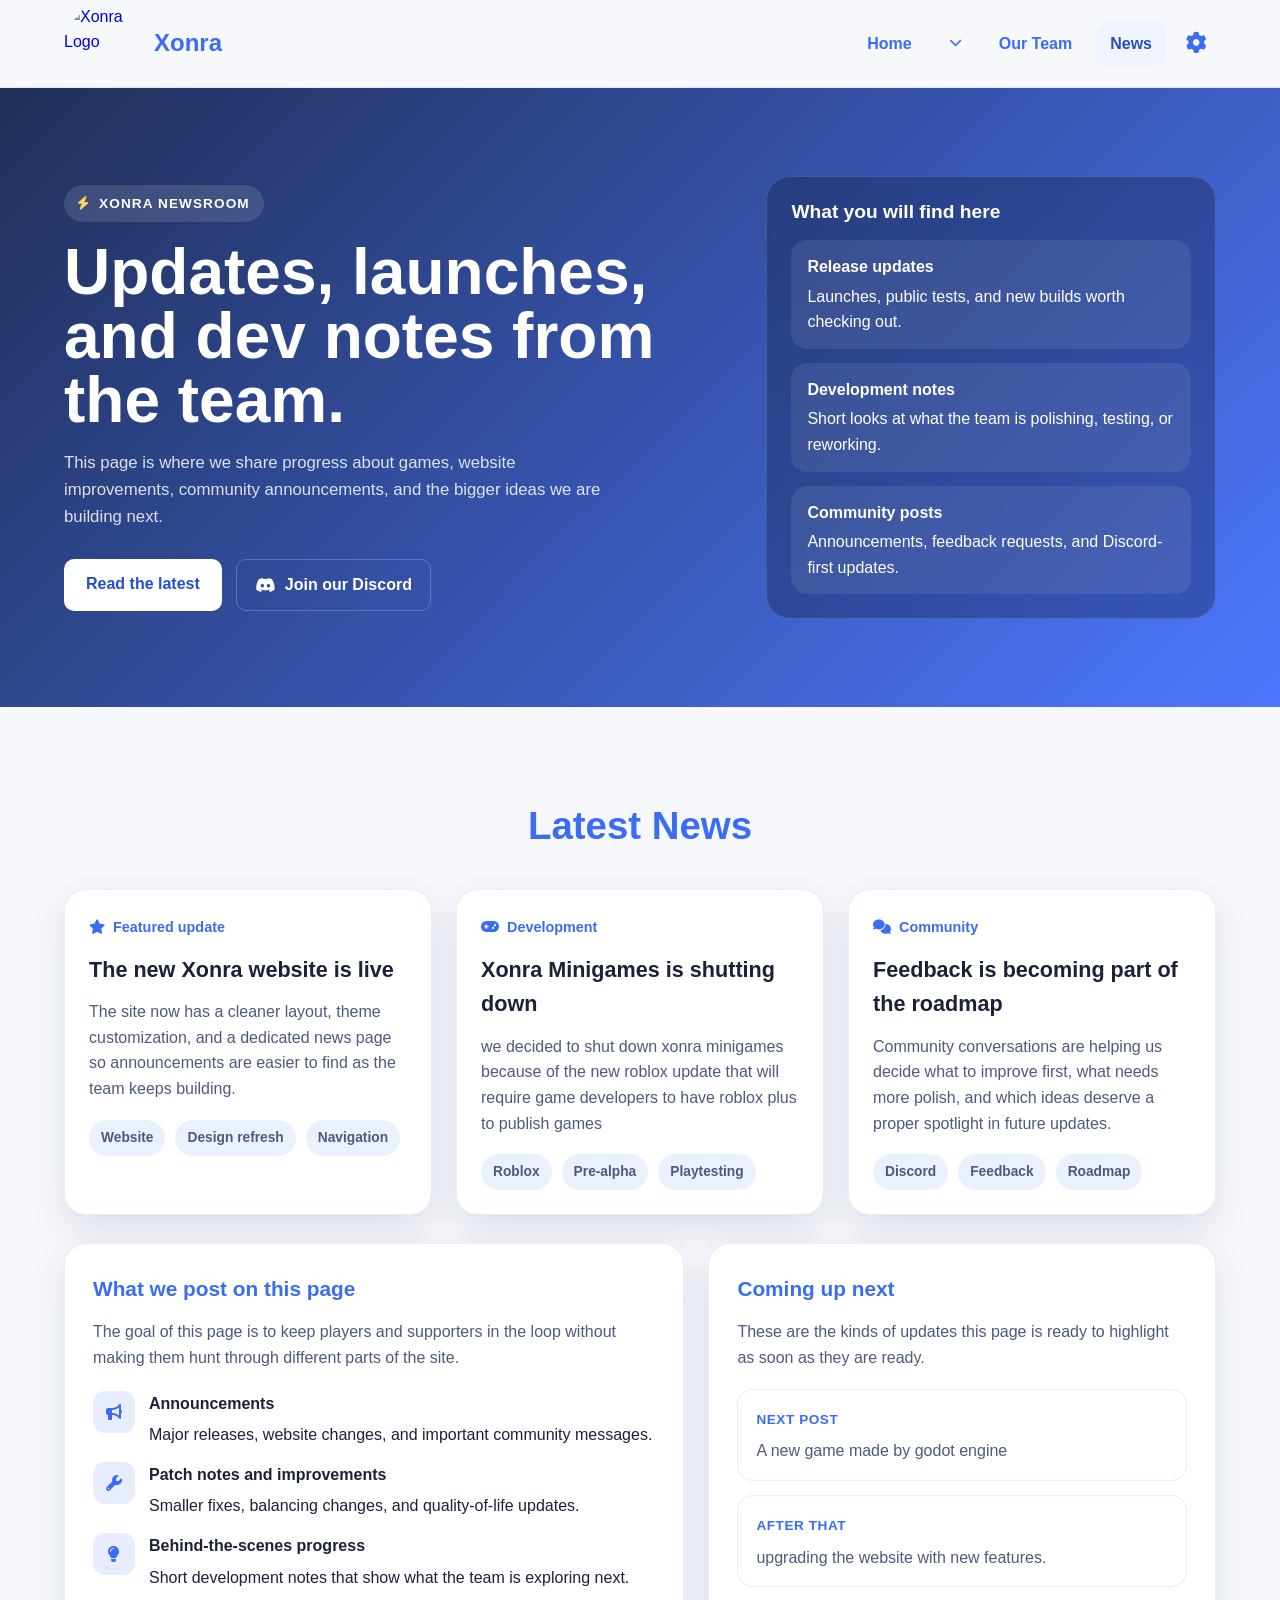
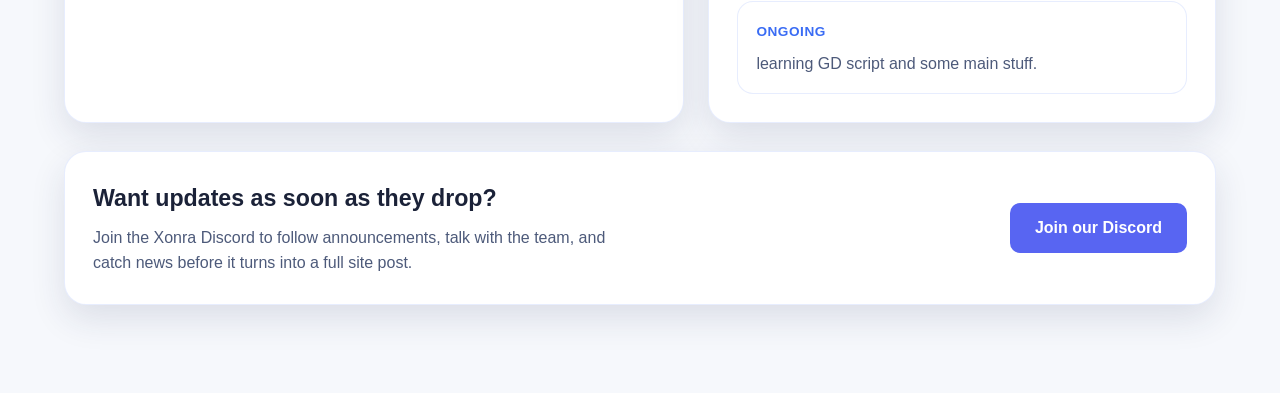
==== news.html @ a2542726 "Add github repository links" ====
<!DOCTYPE html>
<html lang="en">
<head>
    <meta charset="UTF-8">
    <meta name="viewport" content="width=device-width, initial-scale=1.0">
    <meta name="description" content="News, announcements, and development updates from Xonra.">
    <meta name="keywords" content="Xonra news, Xonra updates, Roblox game development, Xonra Minigames">
    <meta name="author" content="Xonra">
    <title>News - Xonra</title>

    <link rel="stylesheet" href="https://cdnjs.cloudflare.com/ajax/libs/font-awesome/6.0.0-beta3/css/all.min.css">
    <link rel="stylesheet" href="styles.css">
    <link rel="icon" type="image/x-icon" href="images/Frame 18.png">

    <script src="scripts.js" defer></script>
    <style>
        .news-hero {
            min-height: auto;
            display: grid;
            grid-template-columns: minmax(0, 1.2fr) minmax(280px, 0.8fr);
            gap: 28px;
        }

        .news-kicker {
            display: inline-flex;
            align-items: center;
            gap: 10px;
            margin-bottom: 18px;
            padding: 8px 14px;
            border-radius: 999px;
            background: rgba(255, 255, 255, 0.12);
            font-size: 0.85rem;
            font-weight: 700;
            letter-spacing: 0.08em;
        }

        .news-kicker i {
            color: #ffd166;
        }

        .news-hero h1 {
            font-size: clamp(2.3rem, 5vw, 4.5rem);
            line-height: 1;
            margin-bottom: 18px;
        }

        .news-hero p {
            max-width: 58ch;
            color: rgba(255, 255, 255, 0.84);
            font-size: 1.05rem;
        }

        .news-actions {
            display: flex;
            flex-wrap: wrap;
            gap: 14px;
            margin-top: 28px;
        }

        .news-secondary-btn {
            display: inline-flex;
            align-items: center;
            gap: 10px;
            padding: 12px 18px;
            border: 1px solid rgba(255, 255, 255, 0.22);
            border-radius: 10px;
            color: #ffffff;
            text-decoration: none;
            font-weight: 700;
            transition: transform 0.25s ease, background-color 0.25s ease;
        }

        .news-secondary-btn:hover {
            background: rgba(255, 255, 255, 0.12);
            transform: translateY(-2px);
        }

        .news-hero-panel {
            background: rgba(10, 16, 34, 0.28);
            border: 1px solid rgba(255, 255, 255, 0.14);
            border-radius: 24px;
            padding: 24px;
            backdrop-filter: blur(14px);
            align-self: end;
        }

        .news-hero-panel h2 {
            font-size: 1.2rem;
            margin-bottom: 18px;
        }

        .news-hero-list {
            display: grid;
            gap: 14px;
        }

        .news-hero-item {
            padding: 14px 16px;
            border-radius: 16px;
            background: rgba(255, 255, 255, 0.08);
        }

        .news-hero-item strong {
            display: block;
            margin-bottom: 4px;
            font-size: 1rem;
        }

        .news-layout {
            display: grid;
            gap: 28px;
        }

        .news-grid {
            display: grid;
            grid-template-columns: repeat(3, minmax(0, 1fr));
            gap: 24px;
        }

        .news-card,
        .news-panel,
        .news-cta {
            background: var(--surface-bg);
            border-radius: 22px;
            border: 1px solid var(--header-border);
            box-shadow: var(--card-shadow);
        }

        .news-card {
            padding: 24px;
            transition: transform 0.25s ease, box-shadow 0.3s ease;
        }

        .news-card:hover {
            transform: translateY(-6px);
        }

        .news-card time,
        .news-card .news-label {
            display: inline-flex;
            align-items: center;
            gap: 8px;
            margin-bottom: 14px;
            color: var(--accent);
            font-size: 0.9rem;
            font-weight: 700;
        }

        .news-card h3 {
            margin-bottom: 12px;
            font-size: 1.35rem;
            color: var(--text-primary);
        }

        .news-card p {
            color: var(--text-secondary);
        }

        .news-tags {
            display: flex;
            flex-wrap: wrap;
            gap: 10px;
            margin-top: 18px;
        }

        .news-tags span {
            padding: 7px 12px;
            border-radius: 999px;
            background: rgba(58, 108, 244, 0.1);
            color: var(--text-secondary);
            font-size: 0.86rem;
            font-weight: 600;
        }

        .news-columns {
            display: grid;
            grid-template-columns: minmax(0, 1.1fr) minmax(280px, 0.9fr);
            gap: 24px;
        }

        .news-panel {
            padding: 28px;
        }

        .news-panel h3 {
            margin-bottom: 14px;
            color: var(--accent);
            font-size: 1.3rem;
        }

        .news-panel p {
            color: var(--text-secondary);
        }

        .news-list {
            display: grid;
            gap: 14px;
            margin-top: 20px;
        }

        .news-list-item {
            display: grid;
            grid-template-columns: 42px 1fr;
            gap: 14px;
            align-items: start;
        }

        .news-list-item i {
            display: grid;
            place-items: center;
            width: 42px;
            height: 42px;
            border-radius: 12px;
            background: rgba(58, 108, 244, 0.12);
            color: var(--accent);
        }

        .news-list-item strong {
            display: block;
            margin-bottom: 6px;
            color: var(--text-primary);
        }

        .news-roadmap {
            display: grid;
            gap: 14px;
            margin-top: 18px;
        }

        .news-roadmap-step {
            padding: 16px 18px;
            border-radius: 16px;
            background: var(--dropdown-bg);
            border: 1px solid var(--header-border);
        }

        .news-roadmap-step span {
            display: inline-block;
            margin-bottom: 8px;
            color: var(--accent);
            font-size: 0.85rem;
            font-weight: 700;
            text-transform: uppercase;
            letter-spacing: 0.04em;
        }

        .news-roadmap-step p {
            color: var(--text-secondary);
        }

        .news-cta {
            display: grid;
            grid-template-columns: minmax(0, 1fr) auto;
            gap: 18px;
            align-items: center;
            padding: 28px;
        }

        .news-cta h3 {
            margin-bottom: 8px;
            color: var(--text-primary);
            font-size: 1.45rem;
        }

        .news-cta p {
            color: var(--text-secondary);
            max-width: 60ch;
        }

        @media (max-width: 980px) {
            .news-hero,
            .news-columns,
            .news-cta,
            .news-grid {
                grid-template-columns: 1fr;
            }
        }

        @media (max-width: 640px) {
            .news-actions {
                flex-direction: column;
            }

            .news-secondary-btn,
            .news-actions .main-btn {
                width: 100%;
                justify-content: center;
            }

            .news-panel,
            .news-card,
            .news-cta {
                padding: 22px;
            }
        }
    </style>
</head>
<body>
    <header>
        <a href="index.html" class="logo-container logo-link" aria-label="Xonra home">
            <img src="images/Frame 18.png" alt="Xonra Logo">
            <span class="Xonra_topleft">Xonra</span>
        </a>

        <button class="nav-toggle" type="button" aria-expanded="false" aria-controls="site-menu" aria-label="Open navigation">
            <span></span>
            <span></span>
            <span></span>
        </button>

        <div class="header-actions" id="site-menu">
            <nav class="navigation" aria-label="Primary">
                <a href="index.html" class="nav-link">Home</a>
                <div class="dropdown">
                    <button class="home-dropdown-btn" type="button" aria-haspopup="true" aria-expanded="false">
                         <i class="fas fa-chevron-down"></i>
                    </button>
                    <div class="dropdown-content">
                        <a href="index.html#about">About</a>
                        <a href="index.html#projects">Projects</a>
                        <a href="index.html#help">Help</a>
                        <a href="index.html#githubrepo">Github Repository</a>
                    </div>
                </div>
                <a href="OurTeam.html" class="nav-link our-team-link">Our Team</a>
                <a href="news.html" class="nav-link News-link" aria-current="page">News</a>

                <a href="settings.html" class="nav-link settings-gear" aria-label="Settings">
                <i class="fas fa-cog"></i>
                    <span class="settings-label">Settings</span>
                </a>
            </nav>
        </div>
    </header>

    <section class="main news-hero">
        <div>
            <div class="news-kicker">
                <i class="fas fa-bolt"></i>
                XONRA NEWSROOM
            </div>
            <h1>Updates, launches, and dev notes from the team.</h1>
            <p>
                This page is where we share progress about games, website improvements,
                community announcements, and the bigger ideas we are building next.
            </p>
            <div class="news-actions">
                <a href="#latest" class="main-btn">Read the latest</a>
                <a href="https://discord.gg/BR9hQTmSU5" target="_blank" rel="noopener noreferrer" class="news-secondary-btn">
                    <i class="fab fa-discord"></i>
                    Join our Discord
                </a>
            </div>
        </div>

        <aside class="news-hero-panel" aria-label="News overview">
            <h2>What you will find here</h2>
            <div class="news-hero-list">
                <div class="news-hero-item">
                    <strong>Release updates</strong>
                    <span>Launches, public tests, and new builds worth checking out.</span>
                </div>
                <div class="news-hero-item">
                    <strong>Development notes</strong>
                    <span>Short looks at what the team is polishing, testing, or reworking.</span>
                </div>
                <div class="news-hero-item">
                    <strong>Community posts</strong>
                    <span>Announcements, feedback requests, and Discord-first updates.</span>
                </div>
            </div>
        </aside>
    </section>

    <section id="latest">
        <div class="news-layout">
            <div>
                <h2 class="title">Latest News</h2>
                <div class="news-grid">
                    <article class="news-card">
                        <time datetime="2026-04-18">
                            <i class="fas fa-star"></i>
                            Featured update
                        </time>
                        <h3>The new Xonra website is live</h3>
                        <p>
                            The site now has a cleaner layout, theme customization, and a dedicated news page
                            so announcements are easier to find as the team keeps building.
                        </p>
                        <div class="news-tags">
                            <span>Website</span>
                            <span>Design refresh</span>
                            <span>Navigation</span>
                        </div>
                    </article>

                    <article class="news-card">
                        <div class="news-label">
                            <i class="fas fa-gamepad"></i>
                            Development
                        </div>
                        <h3>Xonra Minigames is shutting down</h3>
                        <p>
                           we decided to shut down xonra minigames because of the new roblox update that 
                           will require game developers to have roblox plus to publish games
                        </p>
                        <div class="news-tags">
                            <span>Roblox</span>
                            <span>Pre-alpha</span>
                            <span>Playtesting</span>
                        </div>
                    </article>

                    <article class="news-card">
                        <div class="news-label">
                            <i class="fas fa-comments"></i>
                            Community
                        </div>
                        <h3>Feedback is becoming part of the roadmap</h3>
                        <p>
                            Community conversations are helping us decide what to improve first, what needs more
                            polish, and which ideas deserve a proper spotlight in future updates.
                        </p>
                        <div class="news-tags">
                            <span>Discord</span>
                            <span>Feedback</span>
                            <span>Roadmap</span>
                        </div>
                    </article>
                </div>
            </div>

            <div class="news-columns">
                <div class="news-panel">
                    <h3>What we post on this page</h3>
                    <p>
                        The goal of this page is to keep players and supporters in the loop without making them
                        hunt through different parts of the site.
                    </p>
                    <div class="news-list">
                        <div class="news-list-item">
                            <i class="fas fa-bullhorn"></i>
                            <div>
                                <strong>Announcements</strong>
                                <span>Major releases, website changes, and important community messages.</span>
                            </div>
                        </div>
                        <div class="news-list-item">
                            <i class="fas fa-wrench"></i>
                            <div>
                                <strong>Patch notes and improvements</strong>
                                <span>Smaller fixes, balancing changes, and quality-of-life updates.</span>
                            </div>
                        </div>
                        <div class="news-list-item">
                            <i class="fas fa-lightbulb"></i>
                            <div>
                                <strong>Behind-the-scenes progress</strong>
                                <span>Short development notes that show what the team is exploring next.</span>
                            </div>
                        </div>
                    </div>
                </div>

                <div class="news-panel">
                    <h3>Coming up next</h3>
                    <p>
                        These are the kinds of updates this page is ready to highlight as soon as they are ready.
                    </p>
                    <div class="news-roadmap">
                        <div class="news-roadmap-step">
                            <span>Next post</span>
                            <p>A new game made by godot engine</p>
                        </div>
                        <div class="news-roadmap-step">
                            <span>After that</span>
                            <p>upgrading the website with new features.</p>
                        </div>
                        <div class="news-roadmap-step">
                            <span>Ongoing</span>
                            <p>learning GD script and some main stuff.</p>
                        </div>
                    </div>
                </div>
            </div>

            <div class="news-cta">
                <div>
                    <h3>Want updates as soon as they drop?</h3>
                    <p>
                        Join the Xonra Discord to follow announcements, talk with the team, and catch news before it
                        turns into a full site post.
                    </p>
                </div>
                <a href="https://discord.gg/BR9hQTmSU5" target="_blank" rel="noopener noreferrer" class="discord-btn">
                    Join our Discord
                </a>
            </div>
        </div>
    </section>

    <script defer src="https://static.cloudflareinsights.com/beacon.min.js" data-cf-beacon='{"token": "961307179a8746ba8be5f98ffc3e7556"}'></script>
</body>
</html>
---- styles.css ----
/*help how do i center a div*/

.center {
    display: flex;
    justify-content: center;
    align-items: center;
}

:root {
    --page-bg: #f6f8fc;
    --surface-bg: #ffffff;
    --text-primary: #1b2238;
    --text-secondary: #4d5a7a;
    --accent: #3a6cf4;
    --accent-strong: #274ec0;
    --header-bg: rgba(246, 248, 252, 0.94);
    --header-border: rgba(58, 108, 244, 0.12);
    --hero-start: #1f2f57;
    --hero-end: #4d77ff;
    --button-bg: #ffffff;
    --button-text: #3a6cf4;
    --card-shadow: 0 14px 35px rgba(30, 43, 79, 0.12);
    --dropdown-bg: #ffffff;
    --dropdown-hover: #f0f4ff;
    /* Layout variables */
    --content-width: 1200px;
    --section-spacing: 88px;
    --card-width: 360px;
}

/* Dark Theme */
body[data-theme="dark"] {
    --page-bg: #0f1424;
    --surface-bg: #181f35;
    --text-primary: #f4f7ff;
    --text-secondary: #bcc8ea;
    --accent: #8fb2ff;
    --accent-strong: #d9e4ff;
    --header-bg: rgba(15, 20, 36, 0.9);
    --header-border: rgba(143, 178, 255, 0.18);
    --hero-start: #0b1020;
    --hero-end: #253d7e;
    --button-bg: #0f1424;
    --button-text: #f4f7ff;
    --card-shadow: 0 18px 40px rgba(0, 0, 0, 0.32);
    --dropdown-bg: #1a2340;
    --dropdown-hover: #253055;
}

/* Forest Theme */
body[data-theme="forest"] {
    --page-bg: #1a2f1d;
    --surface-bg: #2a4a2e;
    --text-primary: #e8f5e9;
    --text-secondary: #a5d6a7;
    --accent: #66bb6a;
    --accent-strong: #81c784;
    --header-bg: rgba(26, 47, 29, 0.94);
    --header-border: rgba(102, 187, 106, 0.2);
    --hero-start: #1b3a1f;
    --hero-end: #2e7d32;
    --button-bg: #1a2f1d;
    --button-text: #e8f5e9;
    --card-shadow: 0 18px 40px rgba(0, 20, 0, 0.4);
    --dropdown-bg: #2a4a2e;
    --dropdown-hover: #3a5a3e;
}

/* Ocean Theme */
body[data-theme="ocean"] {
    --page-bg: #0d2137;
    --surface-bg: #1a3a5c;
    --text-primary: #e0f2fe;
    --text-secondary: #7dd3fc;
    --accent: #38bdf8;
    --accent-strong: #7dd3fc;
    --header-bg: rgba(13, 33, 55, 0.94);
    --header-border: rgba(56, 189, 248, 0.2);
    --hero-start: #0c1e30;
    --hero-end: #0369a1;
    --button-bg: #0d2137;
    --button-text: #e0f2fe;
    --card-shadow: 0 18px 40px rgba(0, 40, 80, 0.4);
    --dropdown-bg: #1a3a5c;
    --dropdown-hover: #2a4a6c;
}

/* Sunset Theme */
body[data-theme="sunset"] {
    --page-bg: #2d1b2e;
    --surface-bg: #4a2c4e;
    --text-primary: #fce4ec;
    --text-secondary: #f8bbd0;
    --accent: #ff7eb3;
    --accent-strong: #ff9ecd;
    --header-bg: rgba(45, 27, 46, 0.94);
    --header-border: rgba(255, 126, 179, 0.2);
    --hero-start: #3d1e3f;
    --hero-end: #c2185b;
    --button-bg: #2d1b2e;
    --button-text: #fce4ec;
    --card-shadow: 0 18px 40px rgba(40, 0, 30, 0.4);
    --dropdown-bg: #4a2c4e;
    --dropdown-hover: #5a3c5e;
}

/* Monochrome Theme */
body[data-theme="monochrome"] {
    --page-bg: #1a1a1a;
    --surface-bg: #2d2d2d;
    --text-primary: #f5f5f5;
    --text-secondary: #b0b0b0;
    --accent: #a0a0a0;
    --accent-strong: #d0d0d0;
    --header-bg: rgba(26, 26, 26, 0.94);
    --header-border: rgba(160, 160, 160, 0.2);
    --hero-start: #0a0a0a;
    --hero-end: #404040;
    --button-bg: #1a1a1a;
    --button-text: #f5f5f5;
    --card-shadow: 0 18px 40px rgba(0, 0, 0, 0.5);
    --dropdown-bg: #2d2d2d;
    --dropdown-hover: #3d3d3d;
}

/* Compact Layout */
body[data-layout="compact"] {
    --section-spacing: 60px;
    --card-width: 320px;
}

body[data-layout="compact"] section {
    padding: 60px clamp(15px, 4vw, 150px);
}

body[data-layout="compact"] .card,
body[data-layout="compact"] .project_card {
    padding: 18px;
}

/* Spacious Layout */
body[data-layout="spacious"] {
    --section-spacing: 120px;
    --card-width: 420px;
}

body[data-layout="spacious"] section {
    padding: 120px clamp(25px, 6vw, 250px);
}

body[data-layout="spacious"] .card,
body[data-layout="spacious"] .project_card {
    padding: 32px;
}

/* Custom Fonts */
@font-face {
    font-family: 'CCCOMICRAZY';
    src: url('/fonts/CCCOMICRAZY ROMAN-1.TTF') format('truetype');
}

*{
    margin: 0;
    padding: 0;
    box-sizing: border-box;
    scroll-behavior: smooth;
}

html,
body {
    overflow-x: hidden;
}

body {
    font-family: 'Segoe UI', Arial, sans-serif;
    padding-top: 88px;
    background: var(--page-bg);
    color: var(--text-primary);
    line-height: 1.6;
    transition: background-color 0.3s ease, color 0.3s ease;
}

body.menu-open {
    overflow: hidden;
}

img {
    display: block;
    max-width: 100%;
}

/* ===== HEADER ===== */
header {
    position: fixed;
    top: 0;
    left: 0;
    z-index: 1000;
    width: 100%;
    min-height: 88px;
    display: flex;
    justify-content: space-between;
    align-items: center;
    gap: 24px;
    padding: 0px clamp(20px, 5vw, 200px);
    background-color: var(--header-bg);
    border-bottom: 1px solid var(--header-border);
    backdrop-filter: blur(14px);
}

.logo-container {
    display: flex;
    align-items: center;
    gap: 10px;
    flex-shrink: 0;
}

.logo-link {
    text-decoration: none;
}

.logo-container img {
    width: 80px;
    height: 80px;
    border-radius: 50%;
}

.logo-container span {
    color: var(--accent);
    font-size: 1.5rem;
    font-weight: 700;
}

.Xonra_topleft {
    font-family: 'CCCOMICRAZY', sans-serif;
}

.header-actions {
    display: flex;
    align-items: center;
    justify-content: flex-end;
    margin-left: auto;
}

/* ===== NAVIGATION & DROPDOWN ===== */
.navigation {
    display: flex;
    align-items: center;
    gap: 10px;
}

.dropdown {
    position: relative;
    display: inline-flex;
}

.nav-link,
.home-dropdown-btn,
.our-team-link,
.News-link {
    background: transparent;
    border: none;
    color: var(--accent);
    font-size: 1rem;
    font-weight: 600;
    padding: 10px 14px;
    cursor: pointer;
    display: flex;
    align-items: center;
    gap: 6px;
    border-radius: 10px;
    text-decoration: none;
    transition: background-color 0.2s ease, color 0.3s ease;
}

.home-dropdown-btn i {
    font-size: 0.8rem;
    transition: transform 0.2s ease;
}

.nav-toggle {
    display: none;
    align-items: center;
    justify-content: center;
    flex-direction: column;
    gap: 5px;
    width: 48px;
    height: 48px;
    border: 1px solid var(--header-border);
    border-radius: 16px;
    background: var(--surface-bg);
    color: var(--accent);
    cursor: pointer;
    transition: background-color 0.2s ease, transform 0.2s ease;
}

.nav-toggle span {
    width: 20px;
    height: 2px;
    border-radius: 999px;
    background: currentColor;
    transition: transform 0.25s ease, opacity 0.25s ease;
}

.nav-open .nav-toggle span:nth-child(1) {
    transform: translateY(7px) rotate(45deg);
}

.nav-open .nav-toggle span:nth-child(2) {
    opacity: 0;
}

.nav-open .nav-toggle span:nth-child(3) {
    transform: translateY(-7px) rotate(-45deg);
}

.nav-toggle:hover {
    background-color: var(--dropdown-hover);
}

.home-dropdown-btn:hover,
.nav-link:hover,
.our-team-link:hover,
.News-link:hover {
    background-color: var(--dropdown-hover);
    color: var(--accent-strong);
}

.nav-link:focus-visible,
.our-team-link:focus-visible,
.News-link:focus-visible,
.home-dropdown-btn:focus-visible,
.settings-gear:focus-visible,
.nav-toggle:focus-visible,
.dropdown-content a:focus-visible {
    outline: 2px solid var(--accent);
    outline-offset: 2px;
}

.nav-link[aria-current="page"],
.our-team-link[aria-current="page"],
.News-link[aria-current="page"],
.settings-gear[aria-current="page"] {
    background-color: var(--dropdown-hover);
    color: var(--accent-strong);
}

.dropdown:hover .home-dropdown-btn i,
.dropdown.is-open .home-dropdown-btn i {
    transform: rotate(180deg);
}

.dropdown-content {
    position: absolute;
    top: 100%;
    left: 0;
    background-color: var(--dropdown-bg);
    min-width: 160px;
    border-radius: 12px;
    padding: 8px 0;
    margin-top: 8px;
    box-shadow: var(--card-shadow);
    border: 1px solid var(--header-border);
    opacity: 0;
    visibility: hidden;
    transform: translateY(-10px);
    transition: opacity 0.2s ease, visibility 0.2s ease, transform 0.2s ease;
    z-index: 100;
}

.dropdown:hover .dropdown-content,
.dropdown.is-open .dropdown-content {
    opacity: 1;
    visibility: visible;
    transform: translateY(0);
}

.dropdown-content a {
    display: block;
    padding: 10px 20px;
    color: var(--text-primary);
    text-decoration: none;
    font-weight: 500;
    transition: background-color 0.2s ease, color 0.2s ease;
}

.dropdown-content a:hover {
    background-color: var(--dropdown-hover);
    color: var(--accent);
}

/* ===== SETTINGS GEAR ===== */
.settings-gear {
    color: var(--accent);
    font-size: 1.3rem;
    display: flex;
    align-items: center;
    justify-content: center;
    gap: 10px;
    width: 40px;
    height: 40px;
    border-radius: 50%;
    padding: 0;
    transition: background-color 0.2s ease, transform 0.2s ease;
    text-decoration: none;
}

.settings-label {
    display: none;
    font-size: 1rem;
    font-weight: 600;
}

.settings-gear:hover {
    background-color: var(--dropdown-hover);
    transform: rotate(30deg);
    color: var(--accent-strong);
}

/* ===== THEME TOGGLE ===== */
.theme-toggle {
    border: 1px solid var(--header-border);
    background: var(--button-bg);
    color: var(--button-text);
    padding: 10px 16px;
    border-radius: 999px;
    cursor: pointer;
    font-weight: 700;
    white-space: nowrap;
    transition: transform 0.25s ease, background-color 0.3s ease, color 0.3s ease;
}

.theme-toggle:hover {
    transform: translateY(-2px);
}

/* ===== SECTIONS ===== */
section {
    padding: var(--section-spacing) clamp(20px, 5vw, 200px);
}

.main {
    min-height: calc(100vh - 88px);
    display: flex;
    align-items: center;
    background: linear-gradient(135deg, var(--hero-start), var(--hero-end));
    color: #ffffff;
}

.hero-content {
    max-width: 640px;
}

.main h2 {
    font-size: clamp(2rem, 5vw, 3.6rem);
    line-height: 1.1;
}

.main h2 span {
    display: block;
    font-size: clamp(2.8rem, 8vw, 5rem);
    font-weight: 800;
}

.main h3 {
    margin: 18px 0 30px;
    color: rgba(255, 255, 255, 0.82);
    font-size: clamp(1rem, 2.4vw, 1.2rem);
}

.main-btn {
    display: inline-block;
    background: #ffffff;
    color: #234fcc;
    padding: 12px 22px;
    border-radius: 10px;
    text-decoration: none;
    font-weight: 700;
    transition: transform 0.3s ease, box-shadow 0.3s ease;
}

.main-btn:hover {
    transform: scale(1.05);
    box-shadow: 0 14px 30px rgba(0, 0, 0, 0.16);
}

.title {
    text-align: center;
    color: var(--accent);
    font-size: clamp(1.8rem, 4vw, 2.4rem);
    margin-bottom: 32px;
}

.content {
    display: flex;
    justify-content: center;
    align-items: stretch;
    gap: 24px;
    flex-wrap: wrap;
}

.card,
.project_card {
    width: min(100%, var(--card-width));
    background: var(--surface-bg);
    color: var(--text-primary);
    padding: 24px;
    border-radius: 16px;
    box-shadow: var(--card-shadow);
    border: 1px solid rgba(255, 255, 255, 0.06);
    transition: transform 0.3s ease, box-shadow 0.3s ease, background-color 0.3s ease;
}

.card:hover,
.project_card:hover {
    transform: translateY(-8px);
}

.info h3,
.project_name {
    margin-bottom: 12px;
}

.info p,
.project_category,
.project_description,
.help-text {
    color: var(--text-secondary);
}

.project_card {
    background: var(--surface-bg);
}

.project_category {
    font-size: 0.9rem;
    margin-bottom: 8px;
}

.project_name {
    color: var(--text-primary);
    font-size: 1.35rem;
}

.project_description {
    margin-bottom: 16px;
    font-size: 0.95rem;
}

.project_meta {
    display: flex;
    flex-wrap: wrap;
    gap: 10px;
    margin-bottom: 18px;
    color: var(--text-secondary);
    font-size: 0.9rem;
}

.project_meta span {
    padding: 6px 10px;
    background: rgba(58, 108, 244, 0.1);
    border-radius: 999px;
}

.play_btn,
.discord-btn {
    display: inline-block;
    text-decoration: none;
    font-weight: 700;
    text-align: center;
    transition: transform 0.3s ease, background-color 0.3s ease, box-shadow 0.3s ease;
}

.play_btn {
    background: var(--accent);
    color: #ffffff;
    padding: 12px 18px;
    border-radius: 10px;
}

.play_btn:hover {
    background: var(--accent-strong);
    transform: translateY(-2px);
}

#help {
    text-align: center;
}

.help-text {
    max-width: 560px;
    margin: 0 auto;
}

.help-action {
    margin-top: 20px;
}

.discord-btn {
    background-color: #5865f2;
    color: #ffffff;
    padding: 12px 25px;
    border-radius: 10px;
}

.discord-btn:hover {
    background-color: #4752c4;
    transform: scale(1.04);
}

/* ===== SETTINGS PAGE (settings.html) ===== */
.settings-container {
    max-width: 800px;
    margin: 0 auto;
    padding: 20px;
}

.settings-card {
    background: var(--surface-bg);
    border-radius: 20px;
    padding: 32px;
    box-shadow: var(--card-shadow);
    border: 1px solid var(--header-border);
}

.settings-group {
    margin-bottom: 30px;
}

.settings-group h3 {
    color: var(--accent);
    margin-bottom: 20px;
    font-size: 1.3rem;
}

.setting-item {
    display: flex;
    align-items: center;
    justify-content: space-between;
    padding: 12px 0;
    border-bottom: 1px solid var(--header-border);
}

.setting-item:last-child {
    border-bottom: none;
}

.setting-item label {
    font-weight: 500;
    color: var(--text-primary);
}

.setting-item select {
    padding: 8px 16px;
    border-radius: 8px;
    border: 1px solid var(--header-border);
    background: var(--button-bg);
    color: var(--text-primary);
    font-size: 0.95rem;
    cursor: pointer;
}

.layout-preview {
    margin-top: 16px;
    padding: 16px;
    background: var(--dropdown-bg);
    border-radius: 8px;
    border: 1px solid var(--header-border);
}

.layout-preview-item {
    display: flex;
    align-items: center;
    gap: 12px;
    margin-bottom: 8px;
}

.layout-preview-box {
    width: 60px;
    height: 40px;
    background: var(--accent);
    border-radius: 4px;
    opacity: 0.3;
}

.layout-preview-text {
    flex: 1;
    height: 12px;
    background: var(--text-secondary);
    border-radius: 2px;
    opacity: 0.2;
}

.back-link {
    display: inline-block;
    margin-top: 20px;
    color: var(--accent);
    text-decoration: none;
    font-weight: 600;
}

.back-link:hover {
    color: var(--accent-strong);
    text-decoration: underline;
}

/* ===== RESPONSIVE ===== */
@media (max-width: 900px) {
    header {
        padding: 16px;
        gap: 16px;
    }

    .nav-toggle {
        display: inline-flex;
    }

    .header-actions {
        position: absolute;
        top: calc(100% + 10px);
        left: 16px;
        right: 16px;
        display: block;
        margin-left: 0;
        padding: 14px;
        background: var(--surface-bg);
        border: 1px solid var(--header-border);
        border-radius: 24px;
        box-shadow: var(--card-shadow);
        opacity: 0;
        visibility: hidden;
        pointer-events: none;
        transform: translateY(-12px);
        transition: opacity 0.25s ease, visibility 0.25s ease, transform 0.25s ease;
    }

    .nav-open .header-actions {
        opacity: 1;
        visibility: visible;
        pointer-events: auto;
        transform: translateY(0);
    }

    .navigation {
        flex-direction: column;
        align-items: stretch;
        gap: 8px;
        width: 100%;
    }

    .main {
        min-height: auto;
    }

    .nav-link,
    .home-dropdown-btn,
    .settings-gear {
        width: 100%;
        min-height: 48px;
        justify-content: space-between;
        border-radius: 16px;
        padding: 12px 14px;
    }

    .settings-gear {
        height: auto;
    }

    .settings-gear:hover {
        transform: none;
    }

    .settings-label {
        display: inline;
    }

    .dropdown {
        display: block;
    }

    .dropdown-content {
        position: static;
        opacity: 1;
        visibility: visible;
        transform: none;
        box-shadow: none;
        border: none;
        background: transparent;
        margin-top: 0;
        padding: 0 0 0 16px;
        min-width: auto;
        max-height: 0;
        overflow: hidden;
        transition: max-height 0.25s ease, margin-top 0.25s ease;
    }

    .dropdown.is-open .dropdown-content {
        max-height: 240px;
        margin-top: 8px;
    }

    .dropdown-content a {
        padding: 10px 12px;
        border-radius: 12px;
    }

    .dropdown:hover .home-dropdown-btn i {
        transform: none;
    }

    .theme-toggle {
        width: auto;
        flex: 0 1 auto;
    }
}

@media (max-width: 640px) {
    section {
        padding: 64px 16px;
    }

    .main {
        padding-top: 72px;
        padding-bottom: 72px;
    }

    .hero-content {
        max-width: 100%;
        text-align: center;
    }

    .main-btn,
    .play_btn,
    .discord-btn {
        width: 100%;
    }

    .card,
    .project_card {
        width: 100%;
        padding: 20px;
    }

    .project_meta {
        justify-content: center;
    }
}

@media (max-width: 420px) {
    .logo-container {
        justify-content: center;
    }

    .header-actions {
        flex-direction: column;
    }

    .main h2 {
        font-size: 1.8rem;
    }

    .main h2 span {
        font-size: 2.4rem;
    }
}
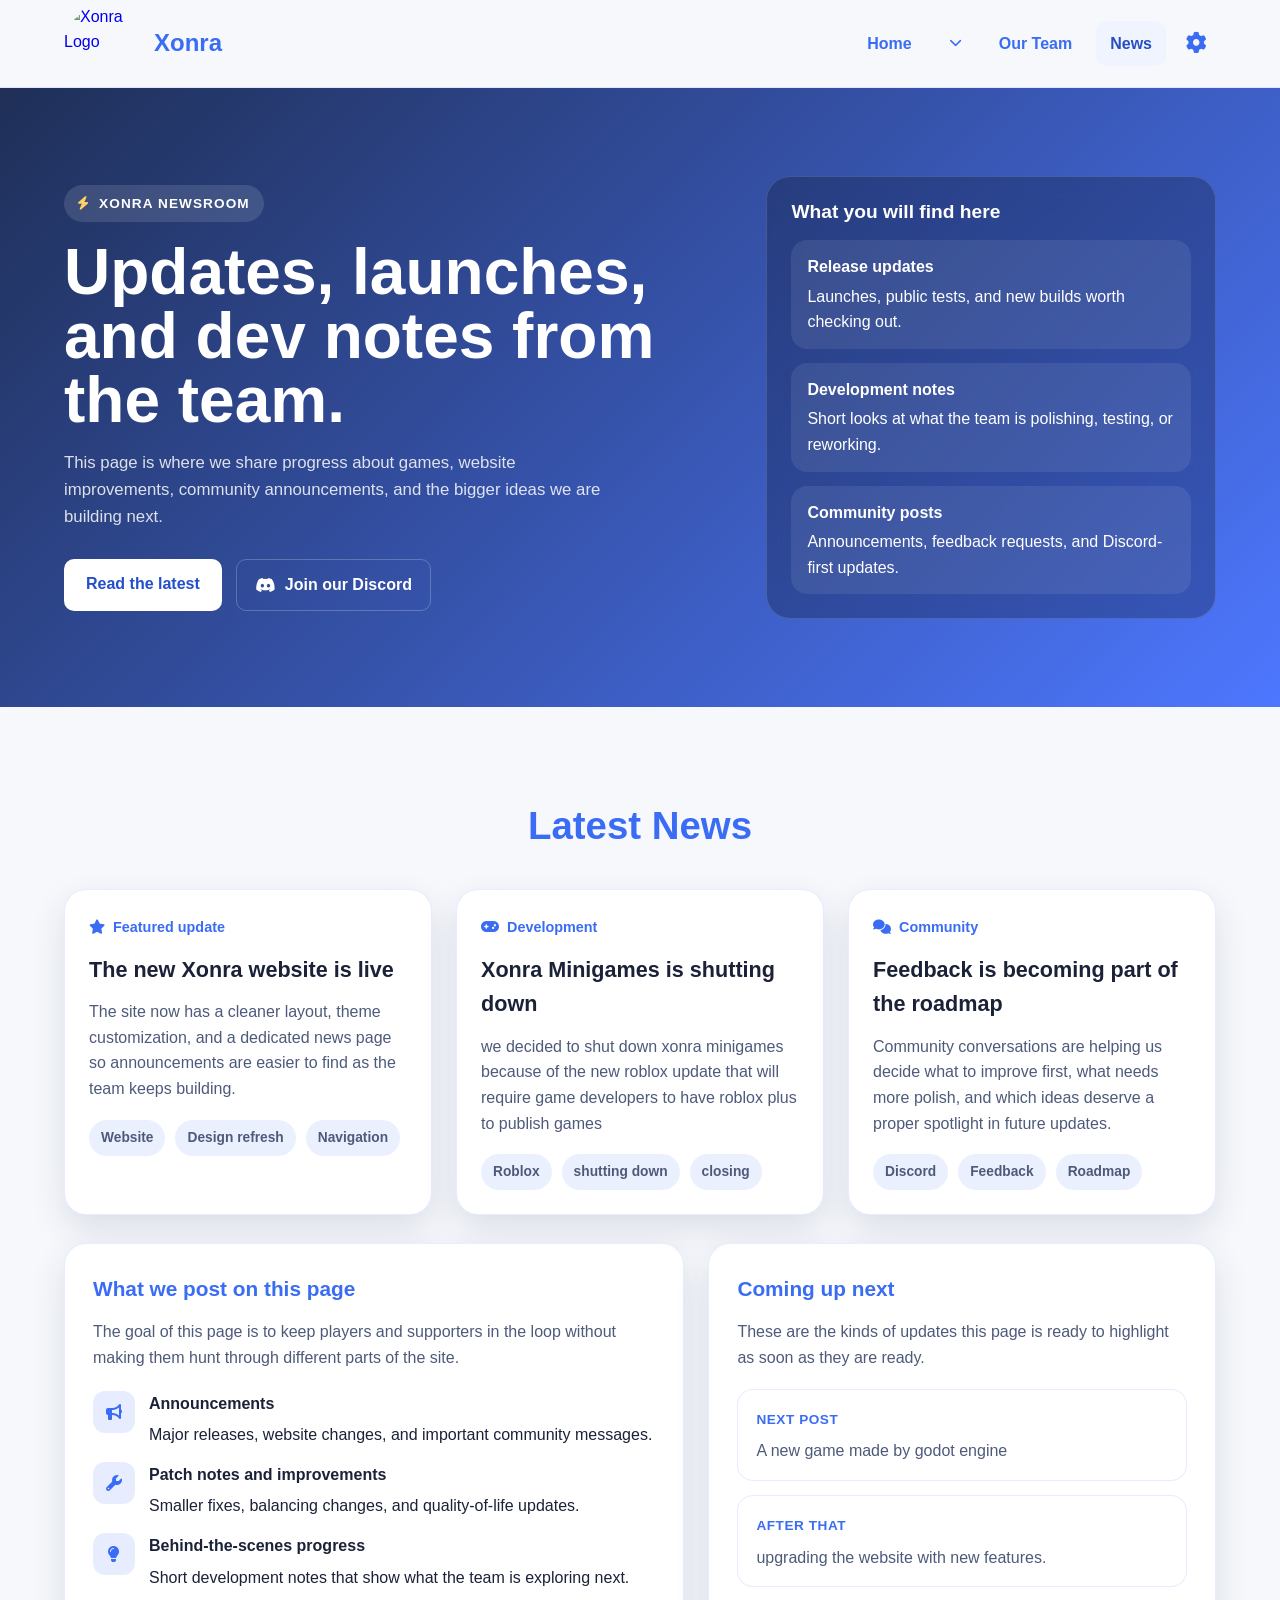
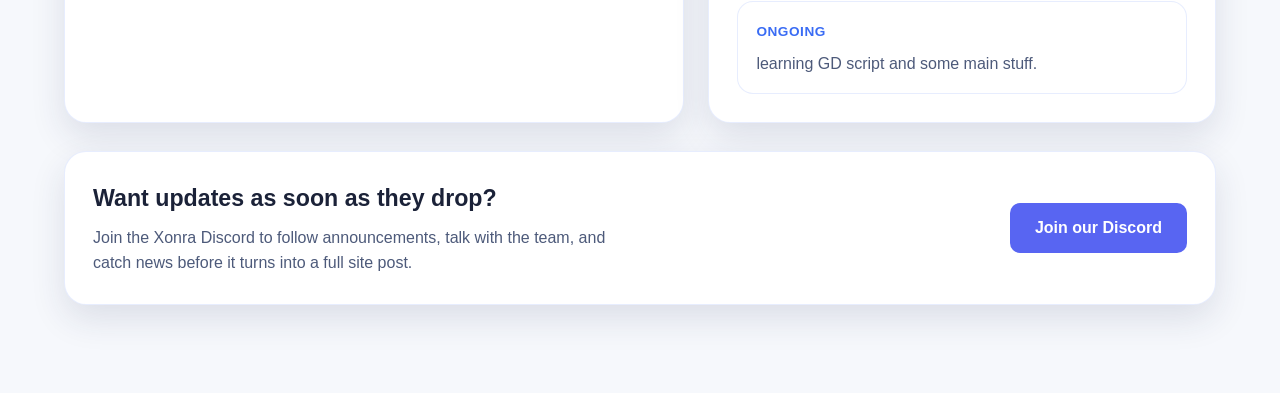
==== commit 9a626ed6: "Update news.html" ====
--- a/news.html
+++ b/news.html
@@ -1,6 +1,10 @@
 <!DOCTYPE html>
 <html lang="en">
 <head>
+    <script async src="https://pagead2.googlesyndication.com/pagead/js/adsbygoogle.js?client=ca-pub-3772280062787057"
+     crossorigin="anonymous"></script>
+
+
     <meta charset="UTF-8">
     <meta name="viewport" content="width=device-width, initial-scale=1.0">
     <meta name="description" content="News, announcements, and development updates from Xonra.">
@@ -10,7 +14,7 @@
 
     <link rel="stylesheet" href="https://cdnjs.cloudflare.com/ajax/libs/font-awesome/6.0.0-beta3/css/all.min.css">
     <link rel="stylesheet" href="styles.css">
-    <link rel="icon" type="image/x-icon" href="images/Frame 18.png">
+    <link rel="icon" href="images/Xonra-logo.png" sizes="any">
 
     <script src="scripts.js" defer></script>
     <style>
@@ -298,7 +302,7 @@
 <body>
     <header>
         <a href="index.html" class="logo-container logo-link" aria-label="Xonra home">
-            <img src="images/Frame 18.png" alt="Xonra Logo">
+            <img src="images/Xonra-logo.png" alt="Xonra Logo">
             <span class="Xonra_topleft">Xonra</span>
         </a>
 
@@ -406,8 +410,8 @@
                         </p>
                         <div class="news-tags">
                             <span>Roblox</span>
-                            <span>Pre-alpha</span>
-                            <span>Playtesting</span>
+                            <span>shutting down</span>
+                            <span>closing</span>
                         </div>
                     </article>
 
--- a/styles.css
+++ b/styles.css
@@ -862,3 +862,14 @@
         font-size: 2.4rem;
     }
 }
+
+
+.github-text {
+    display: flex;
+    justify-content: center;
+    align-items: center;
+    font-size: 1.2rem;
+    color: var(--text-secondary);
+    text-align: center;
+    margin: 10px;
+}
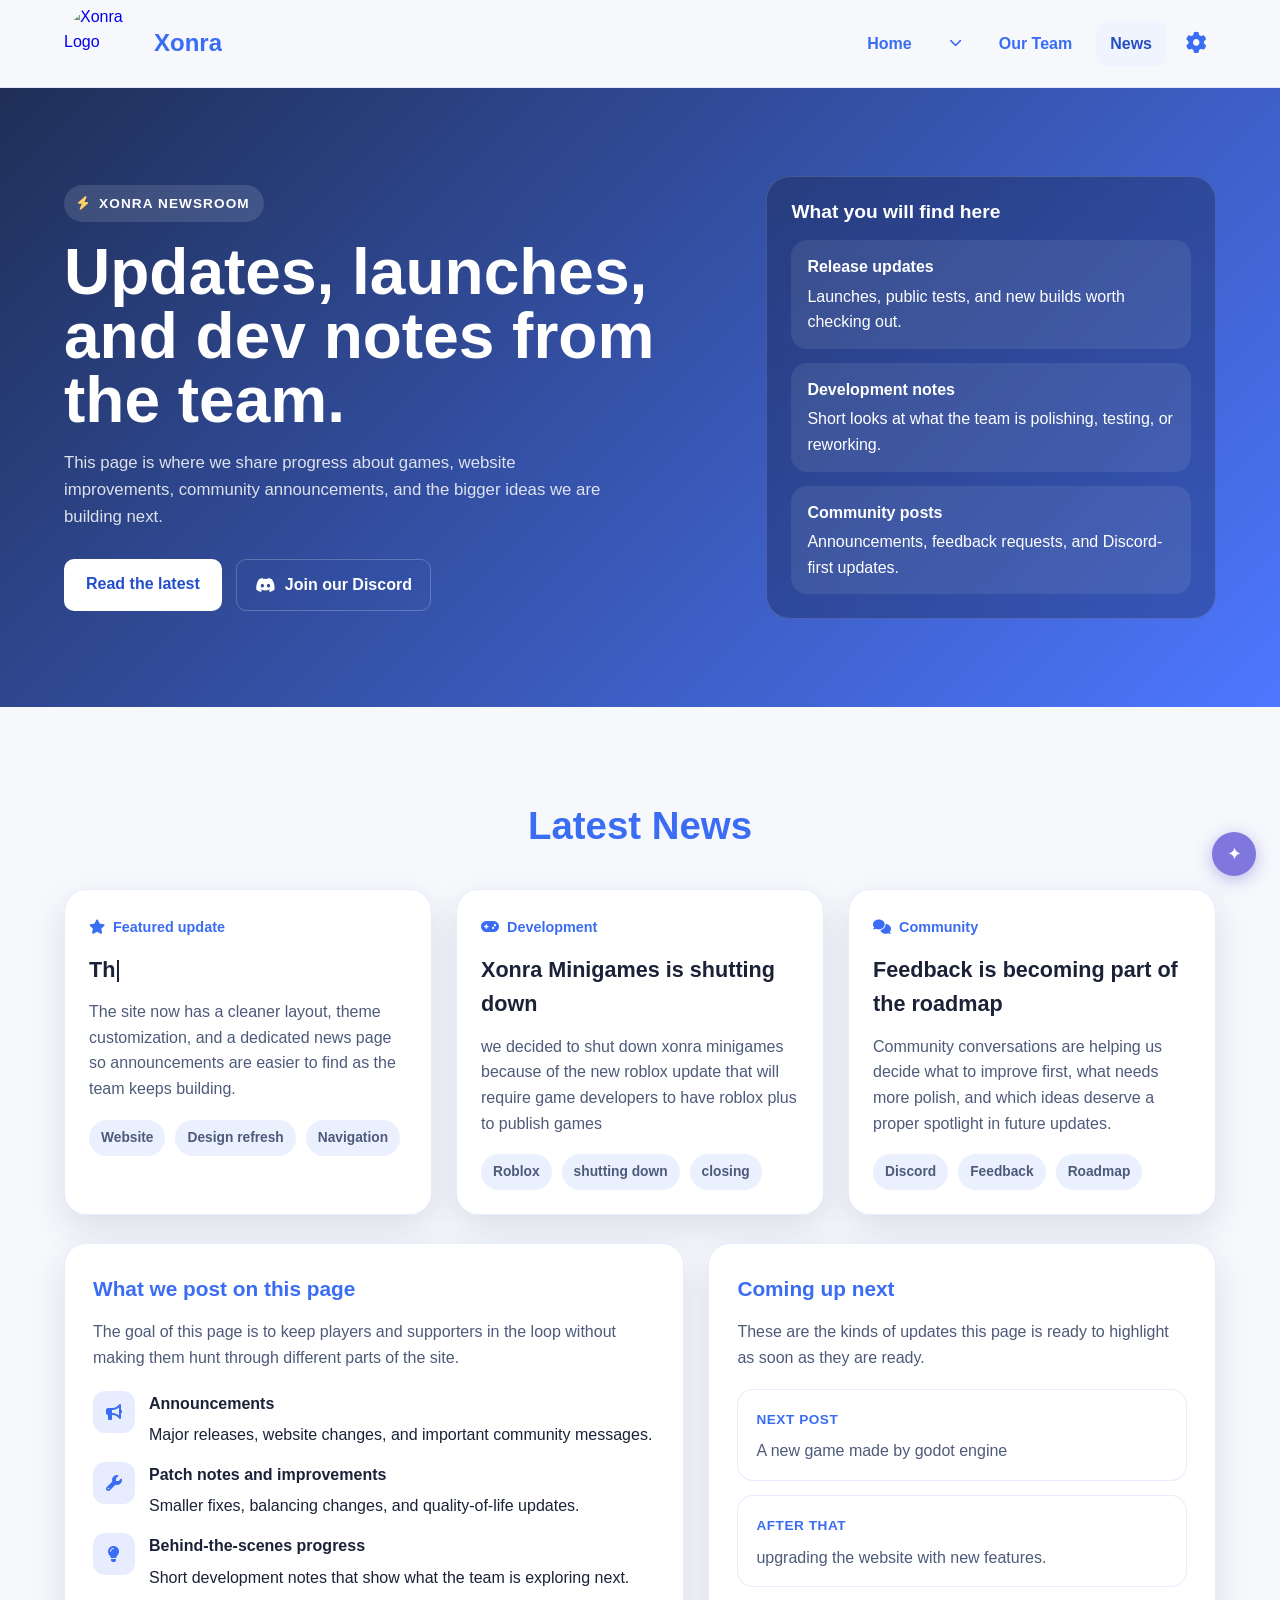
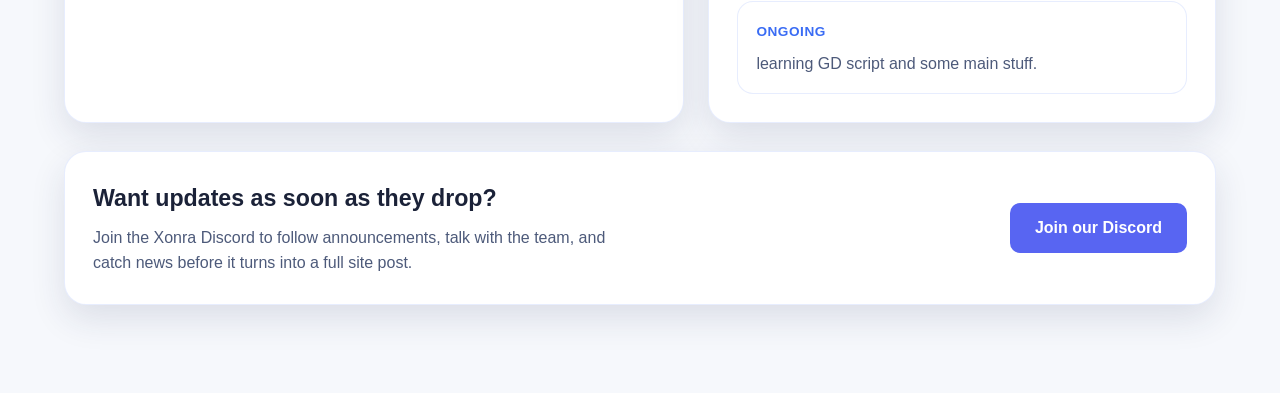
==== commit 5402ac33: "added some animations using js" ====
--- a/news.html
+++ b/news.html
@@ -11,6 +11,8 @@
     <meta name="keywords" content="Xonra news, Xonra updates, Roblox game development, Xonra Minigames">
     <meta name="author" content="Xonra">
     <title>News - Xonra</title>
+
+    <script src="animations.js" defer></script>
 
     <link rel="stylesheet" href="https://cdnjs.cloudflare.com/ajax/libs/font-awesome/6.0.0-beta3/css/all.min.css">
     <link rel="stylesheet" href="styles.css">
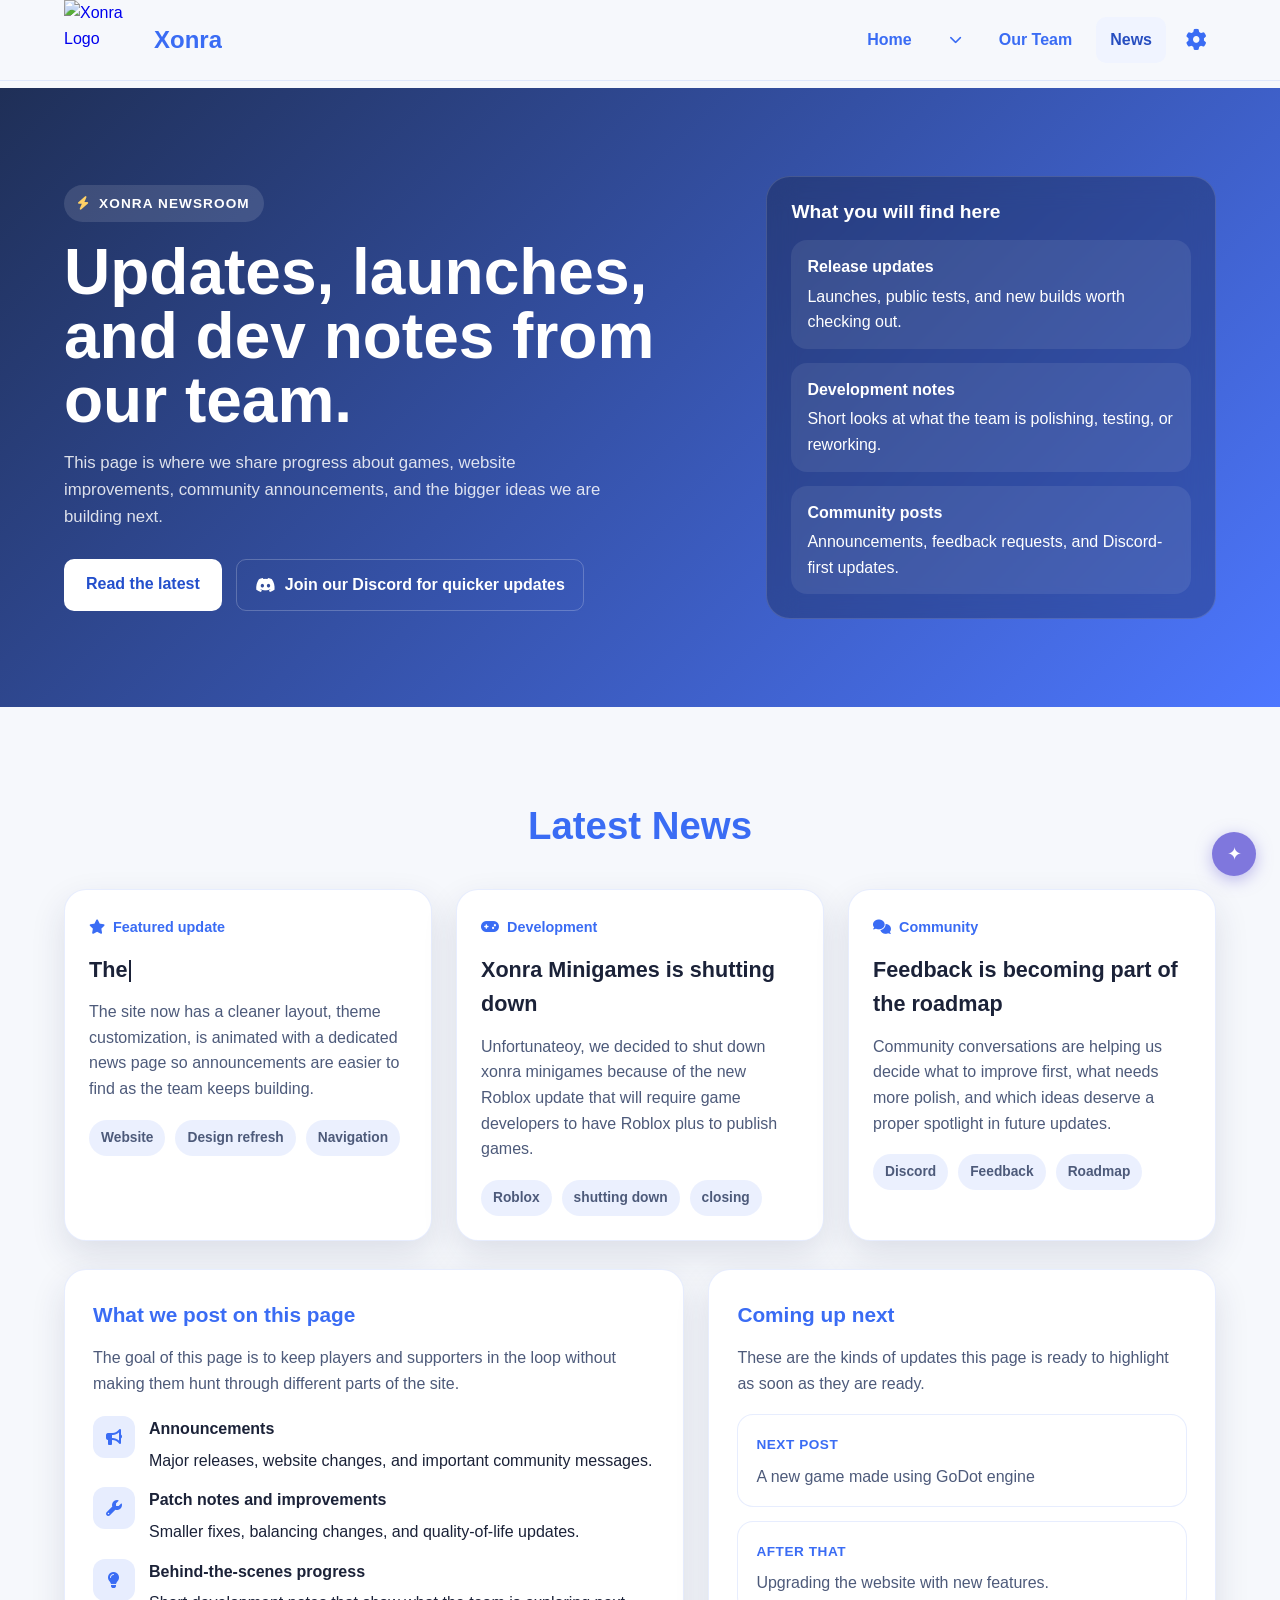
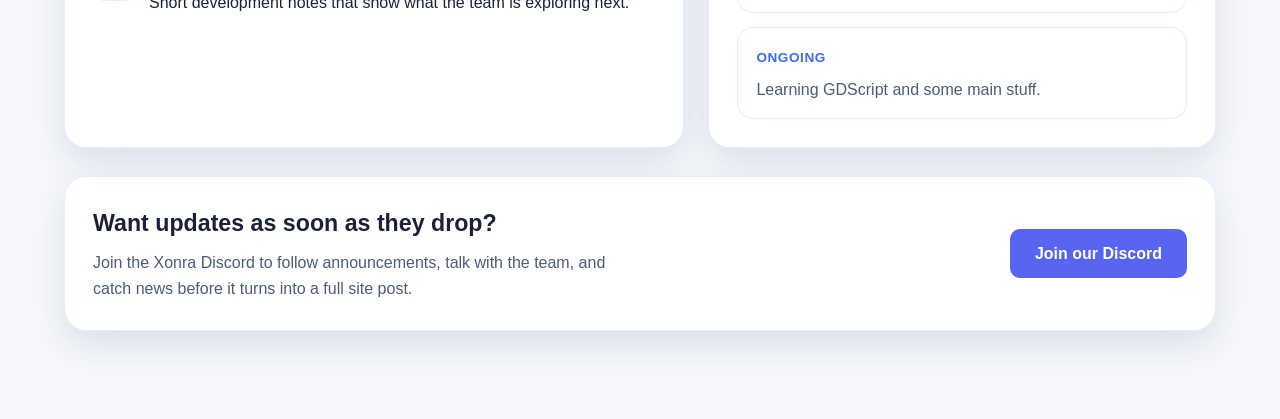
==== commit 8c1f792c: "Update news.html Minor updates" ====
--- a/news.html
+++ b/news.html
@@ -345,7 +345,7 @@
                 <i class="fas fa-bolt"></i>
                 XONRA NEWSROOM
             </div>
-            <h1>Updates, launches, and dev notes from the team.</h1>
+            <h1>Updates, launches, and dev notes from our team.</h1>
             <p>
                 This page is where we share progress about games, website improvements,
                 community announcements, and the bigger ideas we are building next.
@@ -354,7 +354,7 @@
                 <a href="#latest" class="main-btn">Read the latest</a>
                 <a href="https://discord.gg/BR9hQTmSU5" target="_blank" rel="noopener noreferrer" class="news-secondary-btn">
                     <i class="fab fa-discord"></i>
-                    Join our Discord
+                    Join our Discord for quicker updates
                 </a>
             </div>
         </div>
@@ -390,8 +390,9 @@
                         </time>
                         <h3>The new Xonra website is live</h3>
                         <p>
-                            The site now has a cleaner layout, theme customization, and a dedicated news page
-                            so announcements are easier to find as the team keeps building.
+                            The site now has a cleaner layout, theme customization, is animated
+                             with a dedicated news page so announcements are easier to find as the team keeps 
+                             building.
                         </p>
                         <div class="news-tags">
                             <span>Website</span>
@@ -407,8 +408,8 @@
                         </div>
                         <h3>Xonra Minigames is shutting down</h3>
                         <p>
-                           we decided to shut down xonra minigames because of the new roblox update that 
-                           will require game developers to have roblox plus to publish games
+                           Unfortunateoy, we decided to shut down xonra minigames because of the new Roblox update that 
+                           will require game developers to have Roblox plus to publish games.
                         </p>
                         <div class="news-tags">
                             <span>Roblox</span>
@@ -476,15 +477,15 @@
                     <div class="news-roadmap">
                         <div class="news-roadmap-step">
                             <span>Next post</span>
-                            <p>A new game made by godot engine</p>
+                            <p>A new game made using GoDot engine</p>
                         </div>
                         <div class="news-roadmap-step">
                             <span>After that</span>
-                            <p>upgrading the website with new features.</p>
+                            <p>Upgrading the website with new features.</p>
                         </div>
                         <div class="news-roadmap-step">
                             <span>Ongoing</span>
-                            <p>learning GD script and some main stuff.</p>
+                            <p>Learning GDScript and some main stuff.</p>
                         </div>
                     </div>
                 </div>
--- a/styles.css
+++ b/styles.css
@@ -196,7 +196,7 @@
     left: 0;
     z-index: 1000;
     width: 100%;
-    min-height: 88px;
+    min-height: 60px;
     display: flex;
     justify-content: space-between;
     align-items: center;
@@ -221,7 +221,9 @@
 .logo-container img {
     width: 80px;
     height: 80px;
-    border-radius: 50%;
+    border-radius: 0px;
+    object-fit: cover;
+    transition: all 0.3s ease;
 }
 
 .logo-container span {
@@ -845,9 +847,29 @@
     }
 }
 
+@media (max-width: 640px) {
+    .logo-container img {
+        width: 70px;
+        height: 70px;
+    }
+
+    .logo-container span {
+        font-size: 1.2rem;
+    }
+}
+
 @media (max-width: 420px) {
     .logo-container {
         justify-content: center;
+    }
+
+    .logo-container img {
+        width: 60px;
+        height: 60px;
+    }
+
+    .logo-container span {
+        font-size: 1rem;
     }
 
     .header-actions {
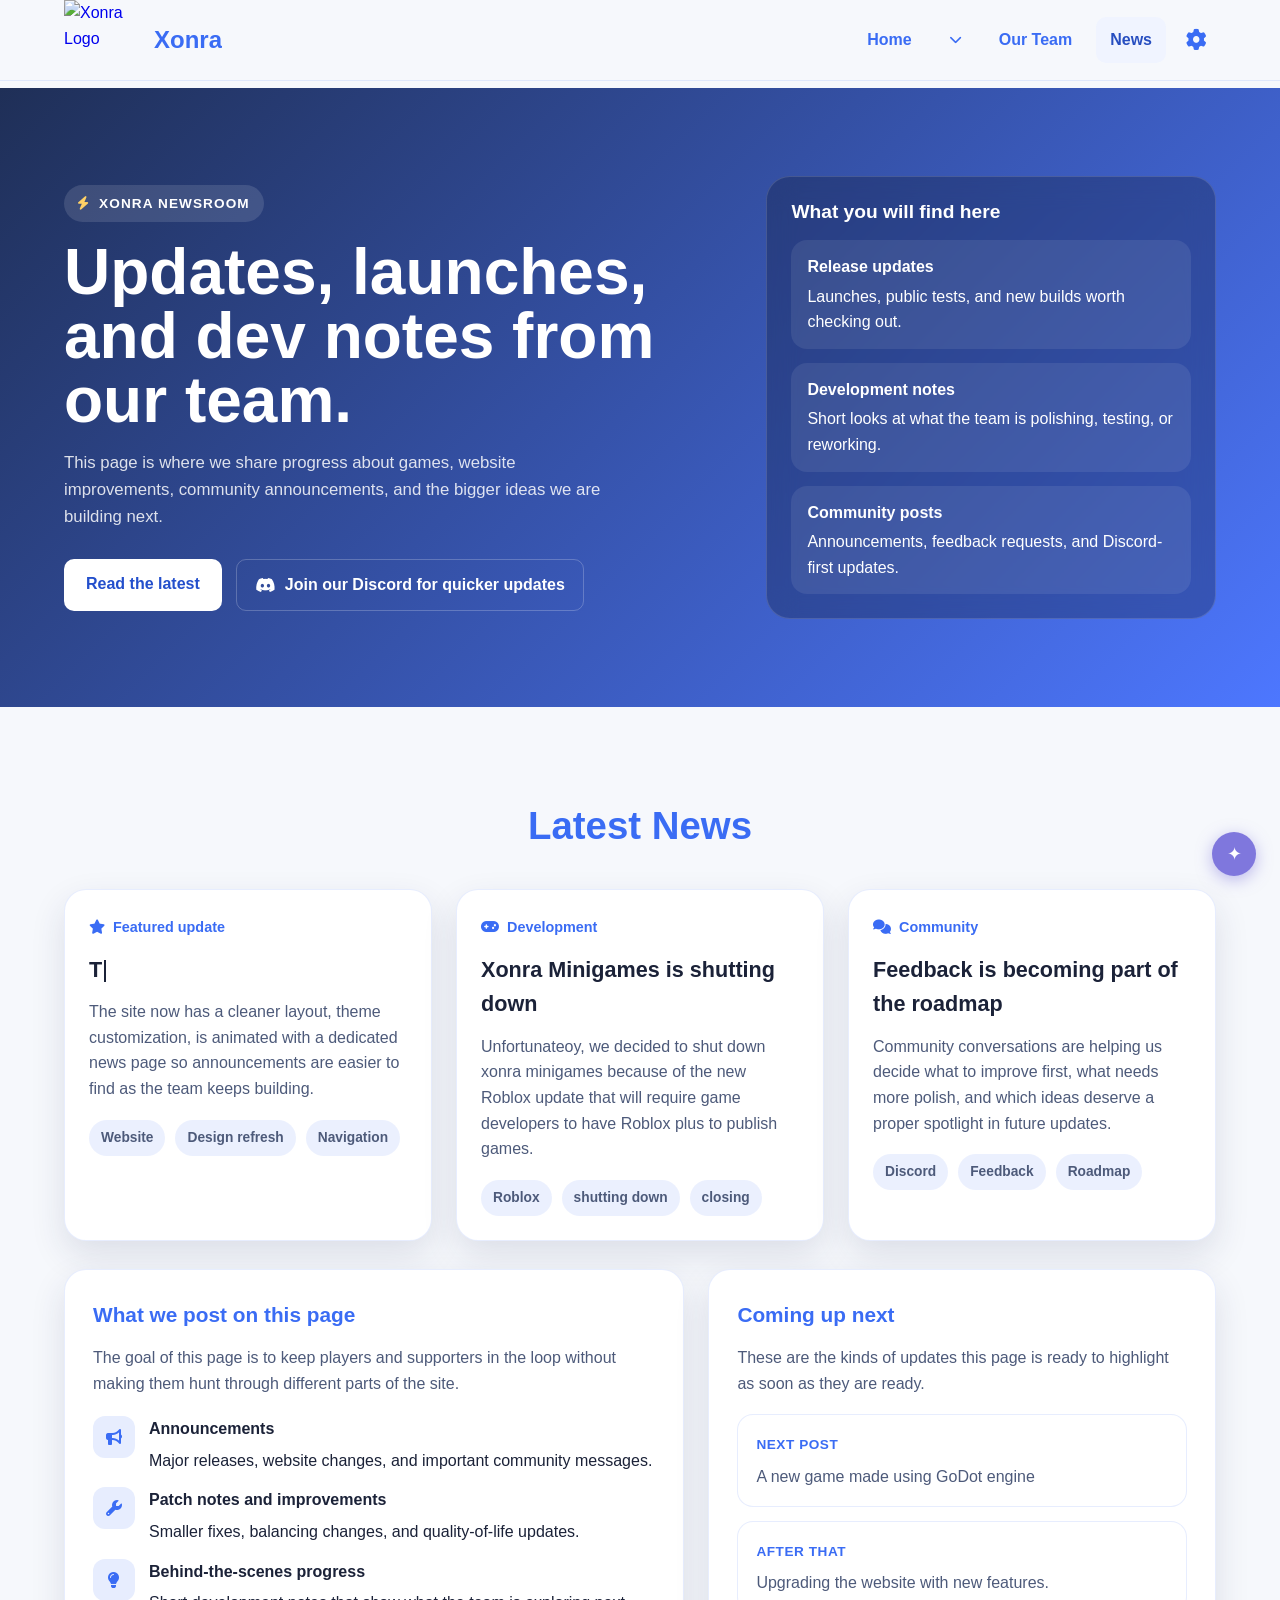
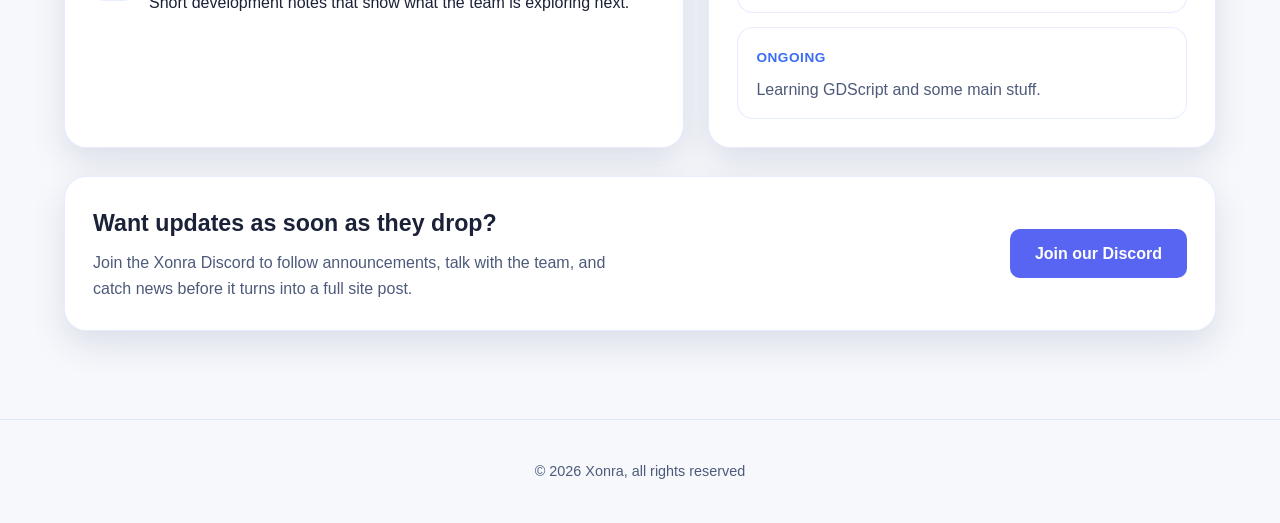
==== commit aa738c82: "Footer" ====
--- a/news.html
+++ b/news.html
@@ -507,5 +507,9 @@
     </section>
 
     <script defer src="https://static.cloudflareinsights.com/beacon.min.js" data-cf-beacon='{"token": "961307179a8746ba8be5f98ffc3e7556"}'></script>
+
+    <footer style="text-align: center; padding: 40px 20px; color: var(--text-secondary); font-size: 0.9rem; border-top: 1px solid var(--header-border);">
+        <p>&copy; 2026 Xonra, all rights reserved</p>
+    </footer>
 </body>
 </html>
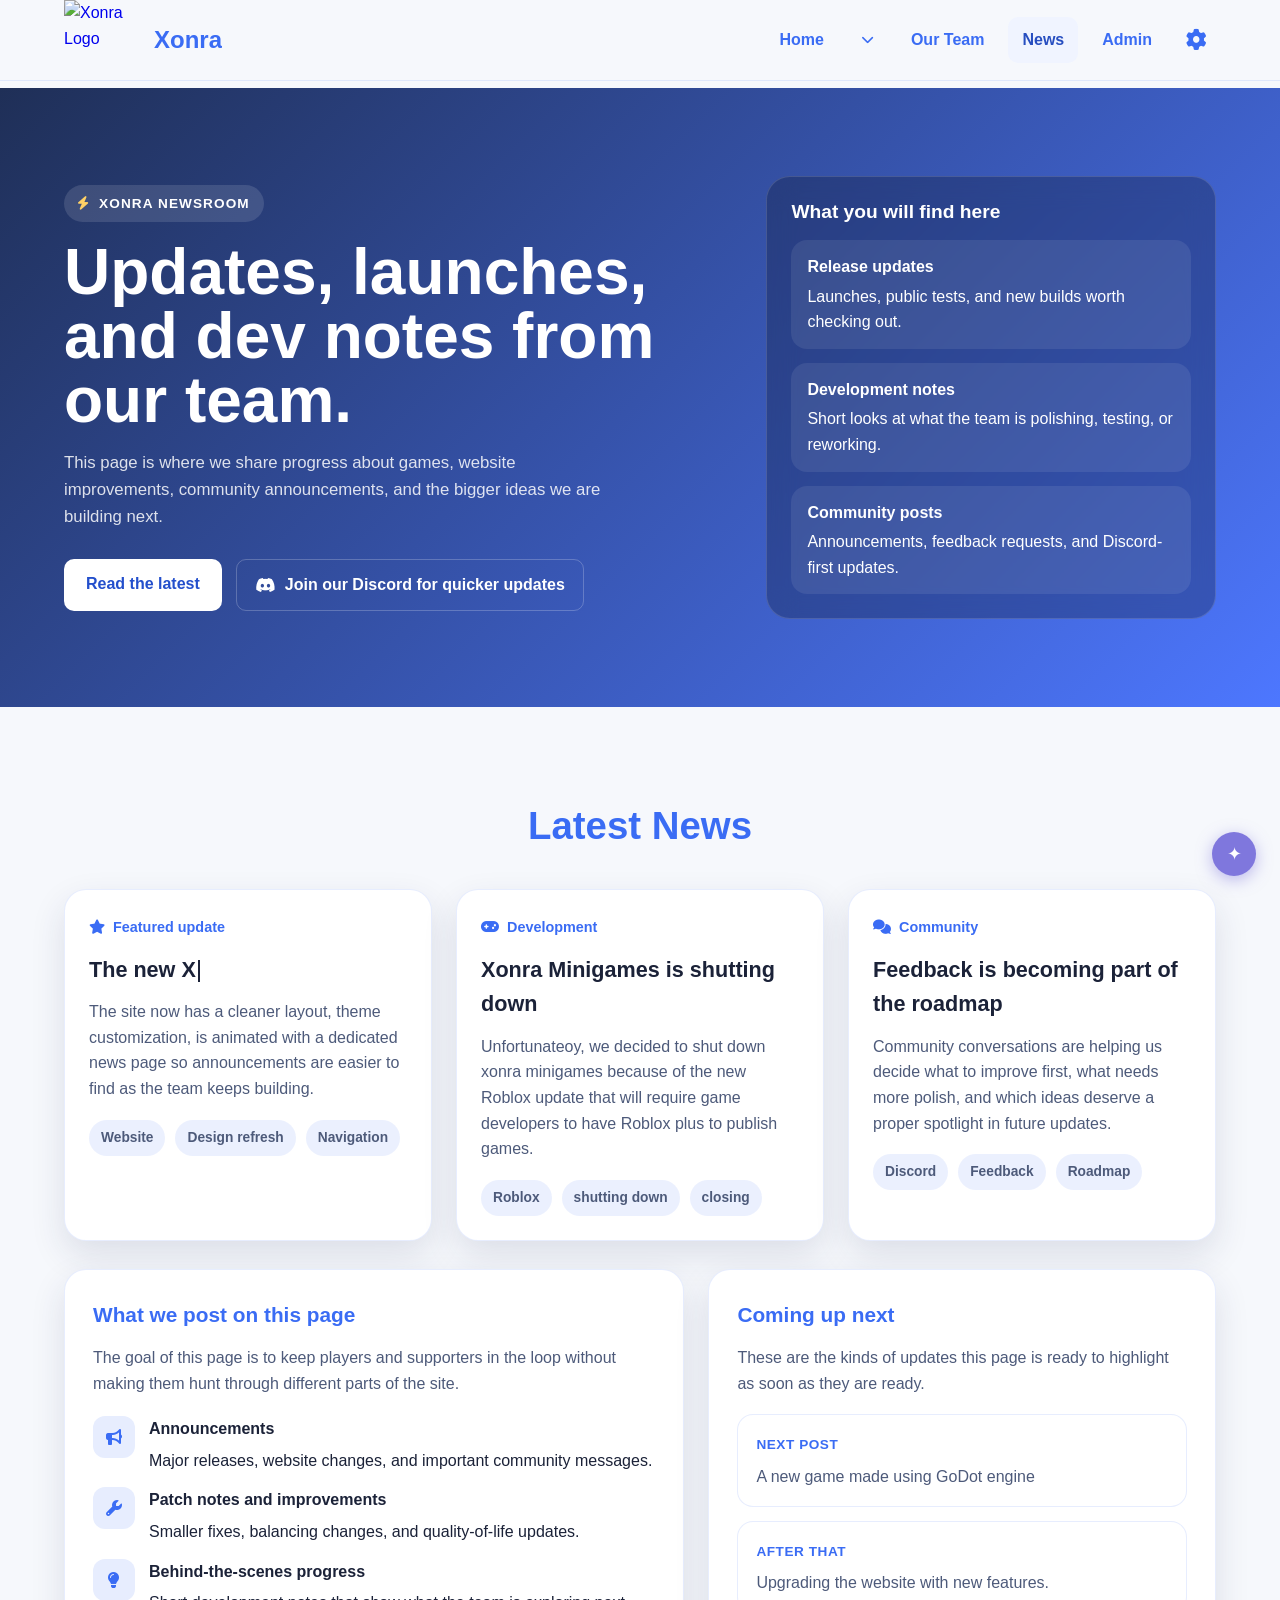
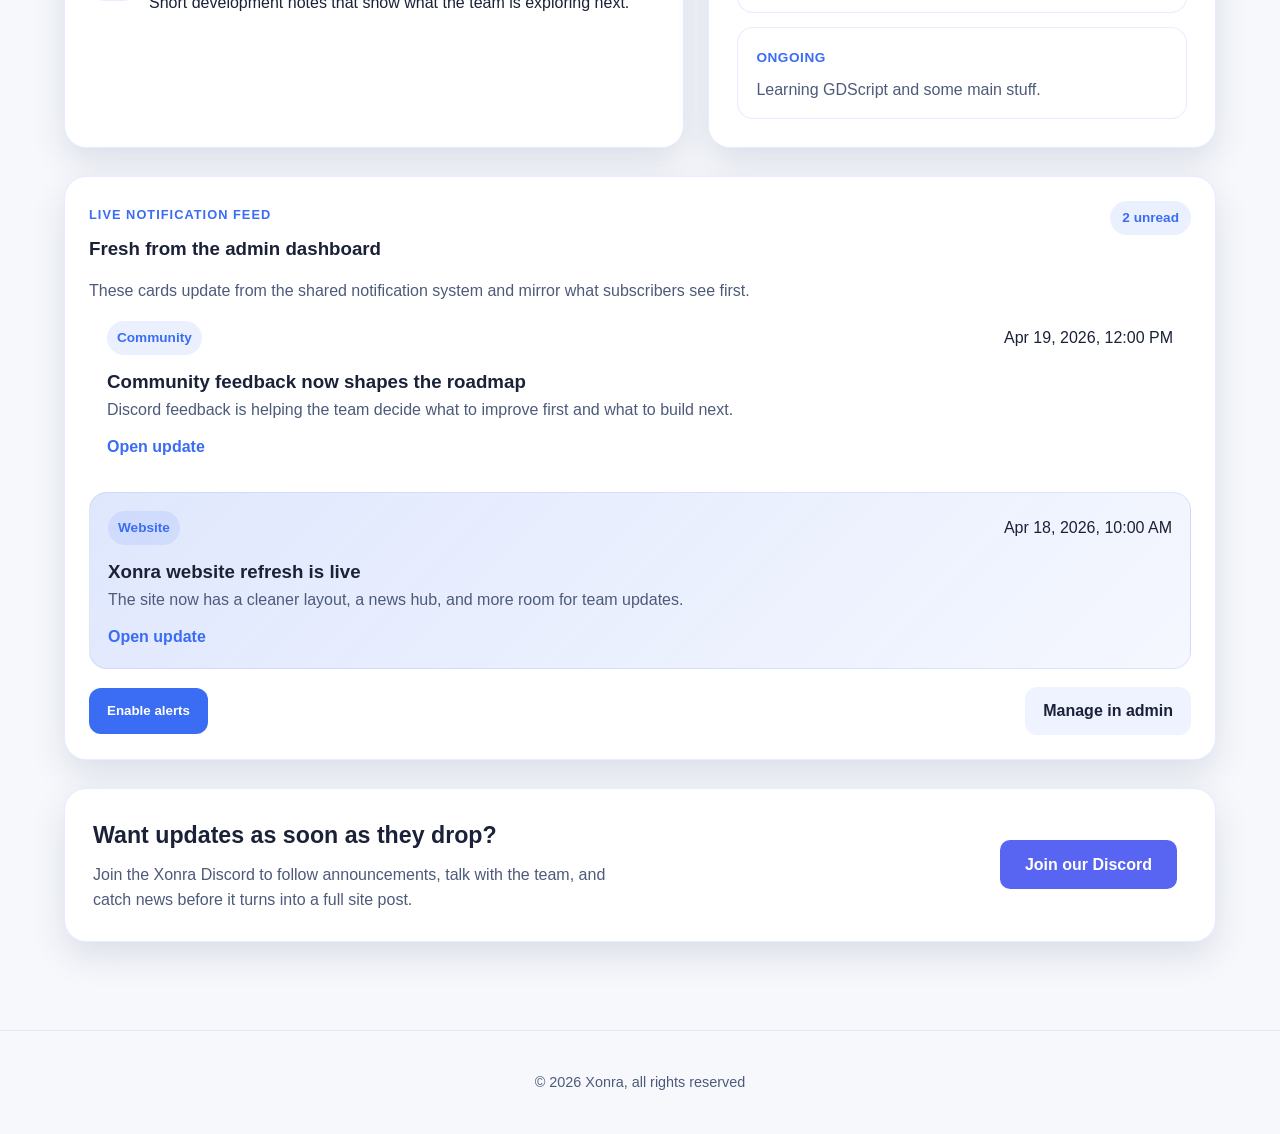
==== commit f1c1621b: "admin panel" ====
--- a/news.html
+++ b/news.html
@@ -19,6 +19,7 @@
     <link rel="icon" href="images/Xonra-logo.png" sizes="any">
 
     <script src="scripts.js" defer></script>
+    <script src="notifications.js" defer></script>
     <style>
         .news-hero {
             min-height: auto;
@@ -330,6 +331,7 @@
                 </div>
                 <a href="OurTeam.html" class="nav-link our-team-link">Our Team</a>
                 <a href="news.html" class="nav-link News-link" aria-current="page">News</a>
+                <a href="admin.html" class="nav-link">Admin</a>
 
                 <a href="settings.html" class="nav-link settings-gear" aria-label="Settings">
                 <i class="fas fa-cog"></i>
@@ -491,6 +493,8 @@
                 </div>
             </div>
 
+            <div data-news-notifications></div>
+
             <div class="news-cta">
                 <div>
                     <h3>Want updates as soon as they drop?</h3>
--- a/styles.css
+++ b/styles.css
@@ -602,6 +602,12 @@
     color: #ffffff;
     padding: 12px 25px;
     border-radius: 10px;
+    display: inline-block;
+    text-align: center;
+    align-self: center;
+    margin: 10px;
+    transition: transform 0.3s ease, background-color 0.3s ease, box-shadow 0.3s ease;
+
 }
 
 .discord-btn:hover {
@@ -703,6 +709,344 @@
 .back-link:hover {
     color: var(--accent-strong);
     text-decoration: underline;
+}
+
+/* ===== NOTIFICATIONS + ADMIN ===== */
+.xr-home-notifications {
+    padding-top: 0;
+}
+
+.xr-banner,
+.xr-panel,
+.xr-stat-card,
+.xr-admin-item {
+    background: var(--surface-bg);
+    border: 1px solid var(--header-border);
+    box-shadow: var(--card-shadow);
+}
+
+.xr-banner {
+    display: grid;
+    grid-template-columns: minmax(0, 1.3fr) auto;
+    gap: 22px;
+    align-items: center;
+    padding: 28px;
+    border-radius: 24px;
+}
+
+.xr-card-grid,
+.xr-admin-grid,
+.xr-stats-grid {
+    display: grid;
+    gap: 24px;
+}
+
+.xr-card-grid {
+    grid-template-columns: repeat(2, minmax(0, 1fr));
+}
+
+.xr-panel {
+    border-radius: 22px;
+    padding: 24px;
+}
+
+.xr-panel-heading,
+.xr-actions-row,
+.xr-toggle-row,
+.xr-admin-header,
+.xr-admin-item-top {
+    display: flex;
+    align-items: center;
+    justify-content: space-between;
+    gap: 14px;
+}
+
+.xr-panel-heading {
+    align-items: flex-start;
+    margin-bottom: 14px;
+}
+
+.xr-actions-row {
+    flex-wrap: wrap;
+    margin-top: 18px;
+}
+
+.xr-eyebrow {
+    display: inline-block;
+    margin-bottom: 8px;
+    color: var(--accent);
+    font-size: 0.8rem;
+    font-weight: 800;
+    letter-spacing: 0.08em;
+    text-transform: uppercase;
+}
+
+.xr-muted,
+.xr-helper-text,
+.xr-feed-card p,
+.xr-admin-item p {
+    color: var(--text-secondary);
+}
+
+.xr-primary-btn,
+.xr-secondary-btn,
+.xr-text-btn,
+.xr-link-btn {
+    border: none;
+    border-radius: 12px;
+    font-weight: 700;
+    text-decoration: none;
+    cursor: pointer;
+    transition: transform 0.25s ease, background-color 0.25s ease, color 0.25s ease;
+}
+
+.xr-primary-btn,
+.xr-secondary-btn,
+.xr-link-btn {
+    display: inline-flex;
+    align-items: center;
+    justify-content: center;
+    min-height: 46px;
+    padding: 11px 18px;
+}
+
+.xr-primary-btn {
+    background: var(--accent);
+    color: #ffffff;
+}
+
+.xr-primary-btn:hover {
+    transform: translateY(-2px);
+    background: var(--accent-strong);
+}
+
+.xr-secondary-btn,
+.xr-link-btn {
+    background: rgba(58, 108, 244, 0.08);
+    color: var(--text-primary);
+}
+
+.xr-secondary-btn:hover,
+.xr-link-btn:hover {
+    transform: translateY(-2px);
+    background: rgba(58, 108, 244, 0.16);
+}
+
+.xr-text-btn {
+    background: transparent;
+    color: var(--accent);
+    padding: 0;
+}
+
+.xr-text-btn.is-danger {
+    color: #d14b5a;
+}
+
+.xr-status-badge,
+.xr-pill,
+.xr-count-badge {
+    display: inline-flex;
+    align-items: center;
+    justify-content: center;
+    border-radius: 999px;
+    font-size: 0.85rem;
+    font-weight: 700;
+}
+
+.xr-status-badge,
+.xr-count-badge {
+    min-height: 34px;
+    padding: 0 12px;
+    background: rgba(58, 108, 244, 0.1);
+    color: var(--accent);
+}
+
+.xr-status-badge.is-live {
+    background: rgba(75, 181, 67, 0.16);
+    color: #3c9d34;
+}
+
+.xr-pill {
+    padding: 6px 10px;
+    background: rgba(58, 108, 244, 0.1);
+    color: var(--accent);
+    text-transform: capitalize;
+}
+
+.xr-pill.is-subtle {
+    background: rgba(58, 108, 244, 0.06);
+    color: var(--text-secondary);
+}
+
+.xr-feed-list,
+.xr-admin-feed,
+.xr-chip-grid {
+    display: grid;
+    gap: 14px;
+}
+
+.xr-feed-card,
+.xr-admin-item {
+    padding: 18px;
+    border-radius: 18px;
+}
+
+.xr-feed-card.priority-high,
+.xr-admin-item {
+    border: 1px solid var(--header-border);
+}
+
+.xr-feed-card.priority-high {
+    background: linear-gradient(135deg, rgba(58, 108, 244, 0.16), rgba(58, 108, 244, 0.05));
+}
+
+.xr-feed-card-top {
+    display: flex;
+    align-items: center;
+    justify-content: space-between;
+    gap: 12px;
+    margin-bottom: 12px;
+}
+
+.xr-feed-card h3,
+.xr-admin-item h3,
+.xr-panel h3,
+.xr-banner h3 {
+    color: var(--text-primary);
+}
+
+.xr-inline-link {
+    display: inline-flex;
+    align-items: center;
+    margin-top: 12px;
+    color: var(--accent);
+    font-weight: 700;
+    text-decoration: none;
+}
+
+.xr-inline-link:hover {
+    color: var(--accent-strong);
+}
+
+.xr-chip-grid {
+    grid-template-columns: repeat(2, minmax(0, 1fr));
+    margin-bottom: 16px;
+}
+
+.xr-chip-option {
+    position: relative;
+    display: flex;
+    align-items: center;
+    gap: 10px;
+    padding: 14px 16px;
+    border: 1px solid var(--header-border);
+    border-radius: 16px;
+    cursor: pointer;
+}
+
+.xr-chip-option input {
+    accent-color: var(--accent);
+}
+
+.xr-toggle-row {
+    justify-content: flex-start;
+    margin-bottom: 16px;
+    color: var(--text-primary);
+}
+
+.xr-empty-state {
+    padding: 20px;
+    border: 1px dashed var(--header-border);
+    border-radius: 18px;
+    color: var(--text-secondary);
+    text-align: center;
+}
+
+.xr-admin-page {
+    min-height: calc(100vh - 88px);
+}
+
+.xr-admin-wrap {
+    width: min(1200px, 100%);
+    margin: 0 auto;
+}
+
+.xr-admin-shell,
+.xr-admin-gate {
+    display: grid;
+    gap: 24px;
+}
+
+.xr-admin-gate {
+    place-items: center;
+}
+
+.xr-admin-gate-panel {
+    width: min(560px, 100%);
+}
+
+.xr-admin-header {
+    align-items: flex-end;
+}
+
+.xr-stats-grid {
+    grid-template-columns: repeat(4, minmax(0, 1fr));
+}
+
+.xr-stat-card {
+    padding: 20px;
+    border-radius: 18px;
+}
+
+.xr-stat-card span {
+    display: block;
+    margin-bottom: 8px;
+    color: var(--text-secondary);
+}
+
+.xr-stat-card strong {
+    font-size: 2rem;
+    color: var(--text-primary);
+}
+
+.xr-admin-grid {
+    grid-template-columns: minmax(0, 0.95fr) minmax(0, 1.05fr);
+    align-items: start;
+}
+
+.xr-form-grid {
+    display: grid;
+    grid-template-columns: repeat(2, minmax(0, 1fr));
+    gap: 16px;
+    margin-bottom: 16px;
+}
+
+.xr-admin-form label {
+    display: grid;
+    gap: 8px;
+    color: var(--text-primary);
+    font-weight: 600;
+}
+
+.xr-input {
+    width: 100%;
+    min-height: 46px;
+    padding: 12px 14px;
+    border: 1px solid var(--header-border);
+    border-radius: 12px;
+    background: var(--button-bg);
+    color: var(--text-primary);
+    font: inherit;
+}
+
+.xr-textarea {
+    min-height: 120px;
+    resize: vertical;
+    margin-bottom: 16px;
+}
+
+.xr-admin-shortcut {
+    margin-top: 18px;
 }
 
 /* ===== RESPONSIVE ===== */
@@ -813,6 +1157,22 @@
         width: auto;
         flex: 0 1 auto;
     }
+
+    .xr-banner,
+    .xr-card-grid,
+    .xr-admin-grid,
+    .xr-stats-grid,
+    .xr-form-grid {
+        grid-template-columns: 1fr;
+    }
+
+    .xr-panel-heading,
+    .xr-admin-header,
+    .xr-feed-card-top,
+    .xr-admin-item-top {
+        flex-direction: column;
+        align-items: flex-start;
+    }
 }
 
 @media (max-width: 640px) {
@@ -845,6 +1205,16 @@
     .project_meta {
         justify-content: center;
     }
+
+    .xr-chip-grid {
+        grid-template-columns: 1fr;
+    }
+
+    .xr-primary-btn,
+    .xr-secondary-btn,
+    .xr-link-btn {
+        width: 100%;
+    }
 }
 
 @media (max-width: 640px) {
@@ -894,4 +1264,18 @@
     color: var(--text-secondary);
     text-align: center;
     margin: 10px;
-}+}
+
+.ShuttingDown-btn {
+    background: var(--accent);
+    background-color: grey;
+    color: #ffffff;
+    padding: 12px 25px;
+    border-radius: 10px;
+    display: inline-block;
+    text-align: center;
+    align-self: center;
+    margin: 10px;
+    transition: transform 0.3s ease, background-color 0.3s ease, box-shadow 0.3s ease;
+    text-decoration: none;
+}
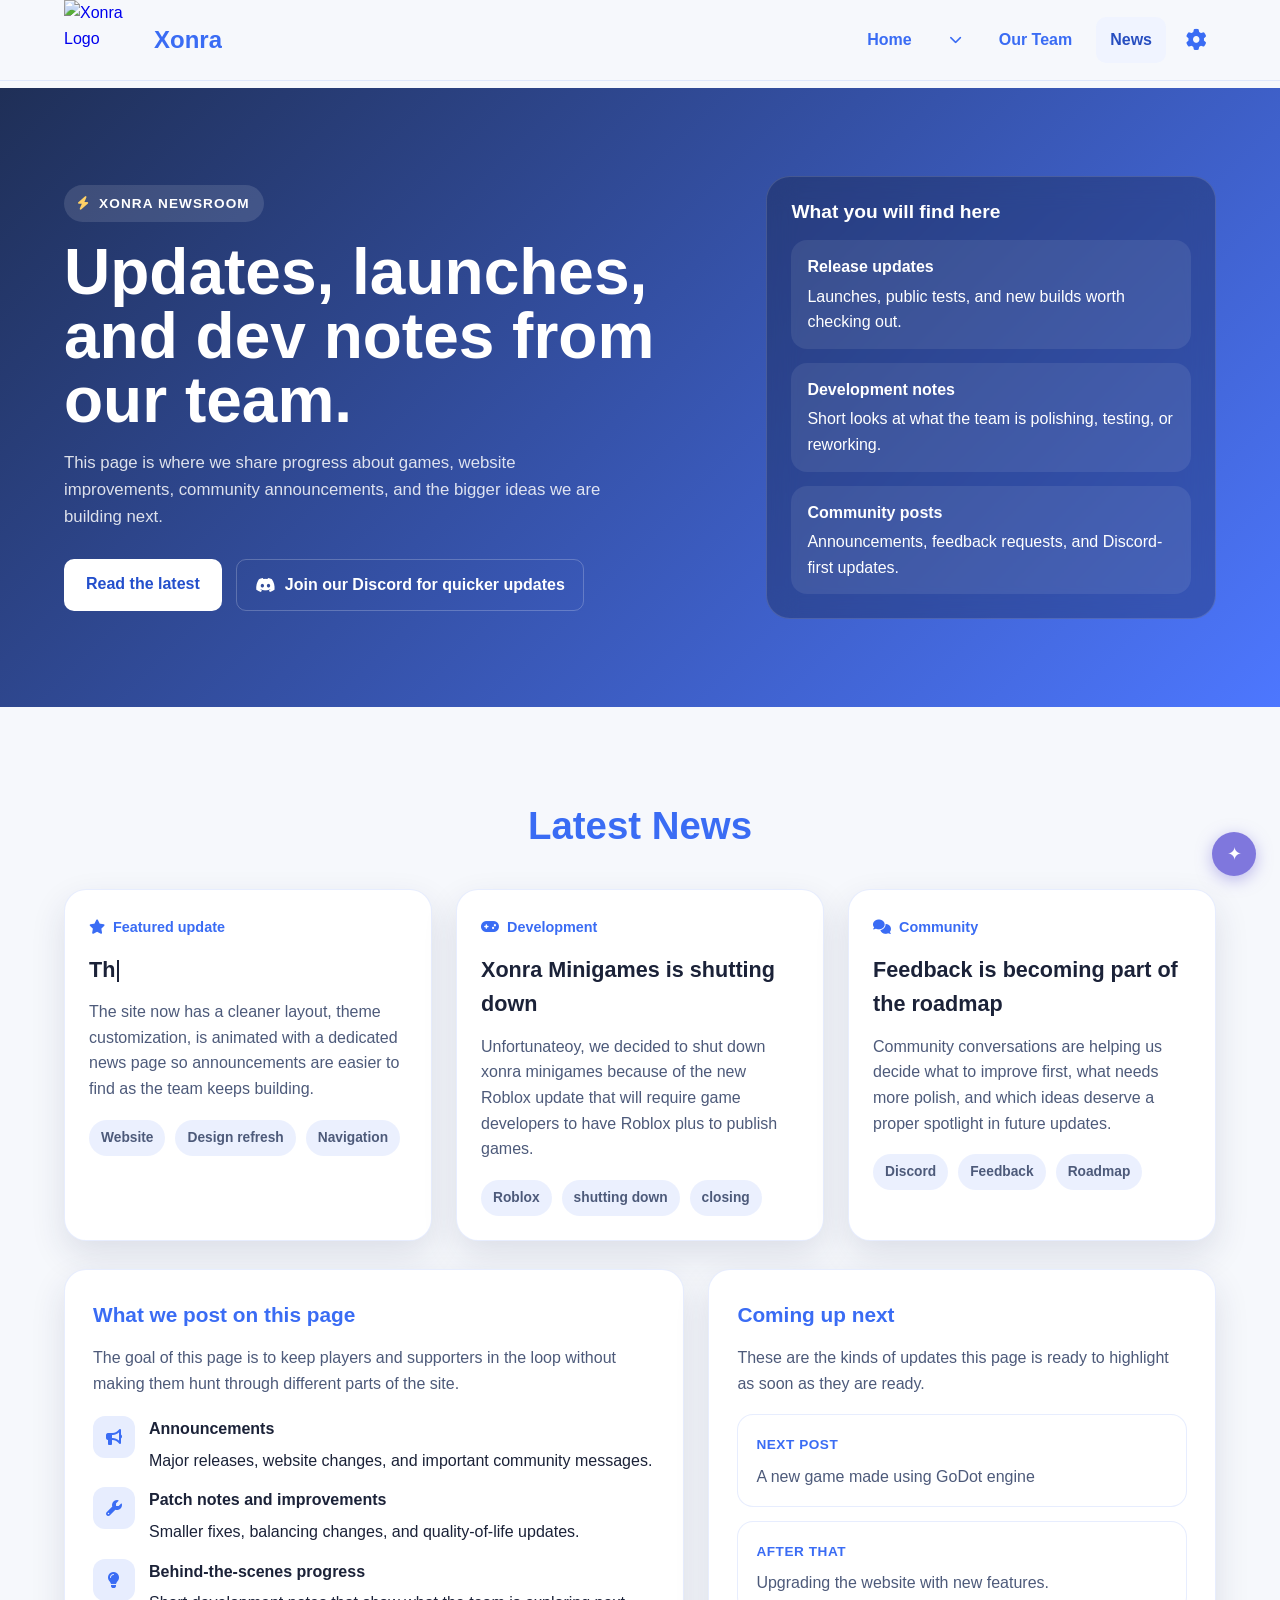
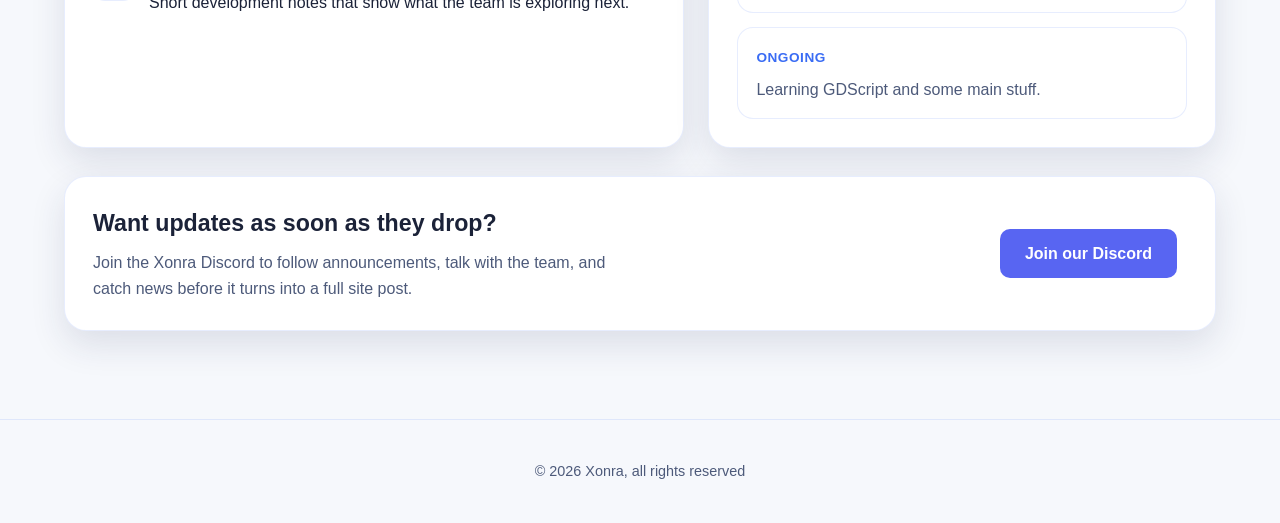
==== commit 965bd3fd: "deleted admin panel" ====
--- a/news.html
+++ b/news.html
@@ -19,7 +19,6 @@
     <link rel="icon" href="images/Xonra-logo.png" sizes="any">
 
     <script src="scripts.js" defer></script>
-    <script src="notifications.js" defer></script>
     <style>
         .news-hero {
             min-height: auto;
@@ -331,7 +330,6 @@
                 </div>
                 <a href="OurTeam.html" class="nav-link our-team-link">Our Team</a>
                 <a href="news.html" class="nav-link News-link" aria-current="page">News</a>
-                <a href="admin.html" class="nav-link">Admin</a>
 
                 <a href="settings.html" class="nav-link settings-gear" aria-label="Settings">
                 <i class="fas fa-cog"></i>
@@ -493,8 +491,6 @@
                 </div>
             </div>
 
-            <div data-news-notifications></div>
-
             <div class="news-cta">
                 <div>
                     <h3>Want updates as soon as they drop?</h3>
--- a/styles.css
+++ b/styles.css
@@ -711,344 +711,6 @@
     text-decoration: underline;
 }
 
-/* ===== NOTIFICATIONS + ADMIN ===== */
-.xr-home-notifications {
-    padding-top: 0;
-}
-
-.xr-banner,
-.xr-panel,
-.xr-stat-card,
-.xr-admin-item {
-    background: var(--surface-bg);
-    border: 1px solid var(--header-border);
-    box-shadow: var(--card-shadow);
-}
-
-.xr-banner {
-    display: grid;
-    grid-template-columns: minmax(0, 1.3fr) auto;
-    gap: 22px;
-    align-items: center;
-    padding: 28px;
-    border-radius: 24px;
-}
-
-.xr-card-grid,
-.xr-admin-grid,
-.xr-stats-grid {
-    display: grid;
-    gap: 24px;
-}
-
-.xr-card-grid {
-    grid-template-columns: repeat(2, minmax(0, 1fr));
-}
-
-.xr-panel {
-    border-radius: 22px;
-    padding: 24px;
-}
-
-.xr-panel-heading,
-.xr-actions-row,
-.xr-toggle-row,
-.xr-admin-header,
-.xr-admin-item-top {
-    display: flex;
-    align-items: center;
-    justify-content: space-between;
-    gap: 14px;
-}
-
-.xr-panel-heading {
-    align-items: flex-start;
-    margin-bottom: 14px;
-}
-
-.xr-actions-row {
-    flex-wrap: wrap;
-    margin-top: 18px;
-}
-
-.xr-eyebrow {
-    display: inline-block;
-    margin-bottom: 8px;
-    color: var(--accent);
-    font-size: 0.8rem;
-    font-weight: 800;
-    letter-spacing: 0.08em;
-    text-transform: uppercase;
-}
-
-.xr-muted,
-.xr-helper-text,
-.xr-feed-card p,
-.xr-admin-item p {
-    color: var(--text-secondary);
-}
-
-.xr-primary-btn,
-.xr-secondary-btn,
-.xr-text-btn,
-.xr-link-btn {
-    border: none;
-    border-radius: 12px;
-    font-weight: 700;
-    text-decoration: none;
-    cursor: pointer;
-    transition: transform 0.25s ease, background-color 0.25s ease, color 0.25s ease;
-}
-
-.xr-primary-btn,
-.xr-secondary-btn,
-.xr-link-btn {
-    display: inline-flex;
-    align-items: center;
-    justify-content: center;
-    min-height: 46px;
-    padding: 11px 18px;
-}
-
-.xr-primary-btn {
-    background: var(--accent);
-    color: #ffffff;
-}
-
-.xr-primary-btn:hover {
-    transform: translateY(-2px);
-    background: var(--accent-strong);
-}
-
-.xr-secondary-btn,
-.xr-link-btn {
-    background: rgba(58, 108, 244, 0.08);
-    color: var(--text-primary);
-}
-
-.xr-secondary-btn:hover,
-.xr-link-btn:hover {
-    transform: translateY(-2px);
-    background: rgba(58, 108, 244, 0.16);
-}
-
-.xr-text-btn {
-    background: transparent;
-    color: var(--accent);
-    padding: 0;
-}
-
-.xr-text-btn.is-danger {
-    color: #d14b5a;
-}
-
-.xr-status-badge,
-.xr-pill,
-.xr-count-badge {
-    display: inline-flex;
-    align-items: center;
-    justify-content: center;
-    border-radius: 999px;
-    font-size: 0.85rem;
-    font-weight: 700;
-}
-
-.xr-status-badge,
-.xr-count-badge {
-    min-height: 34px;
-    padding: 0 12px;
-    background: rgba(58, 108, 244, 0.1);
-    color: var(--accent);
-}
-
-.xr-status-badge.is-live {
-    background: rgba(75, 181, 67, 0.16);
-    color: #3c9d34;
-}
-
-.xr-pill {
-    padding: 6px 10px;
-    background: rgba(58, 108, 244, 0.1);
-    color: var(--accent);
-    text-transform: capitalize;
-}
-
-.xr-pill.is-subtle {
-    background: rgba(58, 108, 244, 0.06);
-    color: var(--text-secondary);
-}
-
-.xr-feed-list,
-.xr-admin-feed,
-.xr-chip-grid {
-    display: grid;
-    gap: 14px;
-}
-
-.xr-feed-card,
-.xr-admin-item {
-    padding: 18px;
-    border-radius: 18px;
-}
-
-.xr-feed-card.priority-high,
-.xr-admin-item {
-    border: 1px solid var(--header-border);
-}
-
-.xr-feed-card.priority-high {
-    background: linear-gradient(135deg, rgba(58, 108, 244, 0.16), rgba(58, 108, 244, 0.05));
-}
-
-.xr-feed-card-top {
-    display: flex;
-    align-items: center;
-    justify-content: space-between;
-    gap: 12px;
-    margin-bottom: 12px;
-}
-
-.xr-feed-card h3,
-.xr-admin-item h3,
-.xr-panel h3,
-.xr-banner h3 {
-    color: var(--text-primary);
-}
-
-.xr-inline-link {
-    display: inline-flex;
-    align-items: center;
-    margin-top: 12px;
-    color: var(--accent);
-    font-weight: 700;
-    text-decoration: none;
-}
-
-.xr-inline-link:hover {
-    color: var(--accent-strong);
-}
-
-.xr-chip-grid {
-    grid-template-columns: repeat(2, minmax(0, 1fr));
-    margin-bottom: 16px;
-}
-
-.xr-chip-option {
-    position: relative;
-    display: flex;
-    align-items: center;
-    gap: 10px;
-    padding: 14px 16px;
-    border: 1px solid var(--header-border);
-    border-radius: 16px;
-    cursor: pointer;
-}
-
-.xr-chip-option input {
-    accent-color: var(--accent);
-}
-
-.xr-toggle-row {
-    justify-content: flex-start;
-    margin-bottom: 16px;
-    color: var(--text-primary);
-}
-
-.xr-empty-state {
-    padding: 20px;
-    border: 1px dashed var(--header-border);
-    border-radius: 18px;
-    color: var(--text-secondary);
-    text-align: center;
-}
-
-.xr-admin-page {
-    min-height: calc(100vh - 88px);
-}
-
-.xr-admin-wrap {
-    width: min(1200px, 100%);
-    margin: 0 auto;
-}
-
-.xr-admin-shell,
-.xr-admin-gate {
-    display: grid;
-    gap: 24px;
-}
-
-.xr-admin-gate {
-    place-items: center;
-}
-
-.xr-admin-gate-panel {
-    width: min(560px, 100%);
-}
-
-.xr-admin-header {
-    align-items: flex-end;
-}
-
-.xr-stats-grid {
-    grid-template-columns: repeat(4, minmax(0, 1fr));
-}
-
-.xr-stat-card {
-    padding: 20px;
-    border-radius: 18px;
-}
-
-.xr-stat-card span {
-    display: block;
-    margin-bottom: 8px;
-    color: var(--text-secondary);
-}
-
-.xr-stat-card strong {
-    font-size: 2rem;
-    color: var(--text-primary);
-}
-
-.xr-admin-grid {
-    grid-template-columns: minmax(0, 0.95fr) minmax(0, 1.05fr);
-    align-items: start;
-}
-
-.xr-form-grid {
-    display: grid;
-    grid-template-columns: repeat(2, minmax(0, 1fr));
-    gap: 16px;
-    margin-bottom: 16px;
-}
-
-.xr-admin-form label {
-    display: grid;
-    gap: 8px;
-    color: var(--text-primary);
-    font-weight: 600;
-}
-
-.xr-input {
-    width: 100%;
-    min-height: 46px;
-    padding: 12px 14px;
-    border: 1px solid var(--header-border);
-    border-radius: 12px;
-    background: var(--button-bg);
-    color: var(--text-primary);
-    font: inherit;
-}
-
-.xr-textarea {
-    min-height: 120px;
-    resize: vertical;
-    margin-bottom: 16px;
-}
-
-.xr-admin-shortcut {
-    margin-top: 18px;
-}
-
 /* ===== RESPONSIVE ===== */
 @media (max-width: 900px) {
     header {
@@ -1157,22 +819,6 @@
         width: auto;
         flex: 0 1 auto;
     }
-
-    .xr-banner,
-    .xr-card-grid,
-    .xr-admin-grid,
-    .xr-stats-grid,
-    .xr-form-grid {
-        grid-template-columns: 1fr;
-    }
-
-    .xr-panel-heading,
-    .xr-admin-header,
-    .xr-feed-card-top,
-    .xr-admin-item-top {
-        flex-direction: column;
-        align-items: flex-start;
-    }
 }
 
 @media (max-width: 640px) {
@@ -1204,16 +850,6 @@
 
     .project_meta {
         justify-content: center;
-    }
-
-    .xr-chip-grid {
-        grid-template-columns: 1fr;
-    }
-
-    .xr-primary-btn,
-    .xr-secondary-btn,
-    .xr-link-btn {
-        width: 100%;
     }
 }
 
